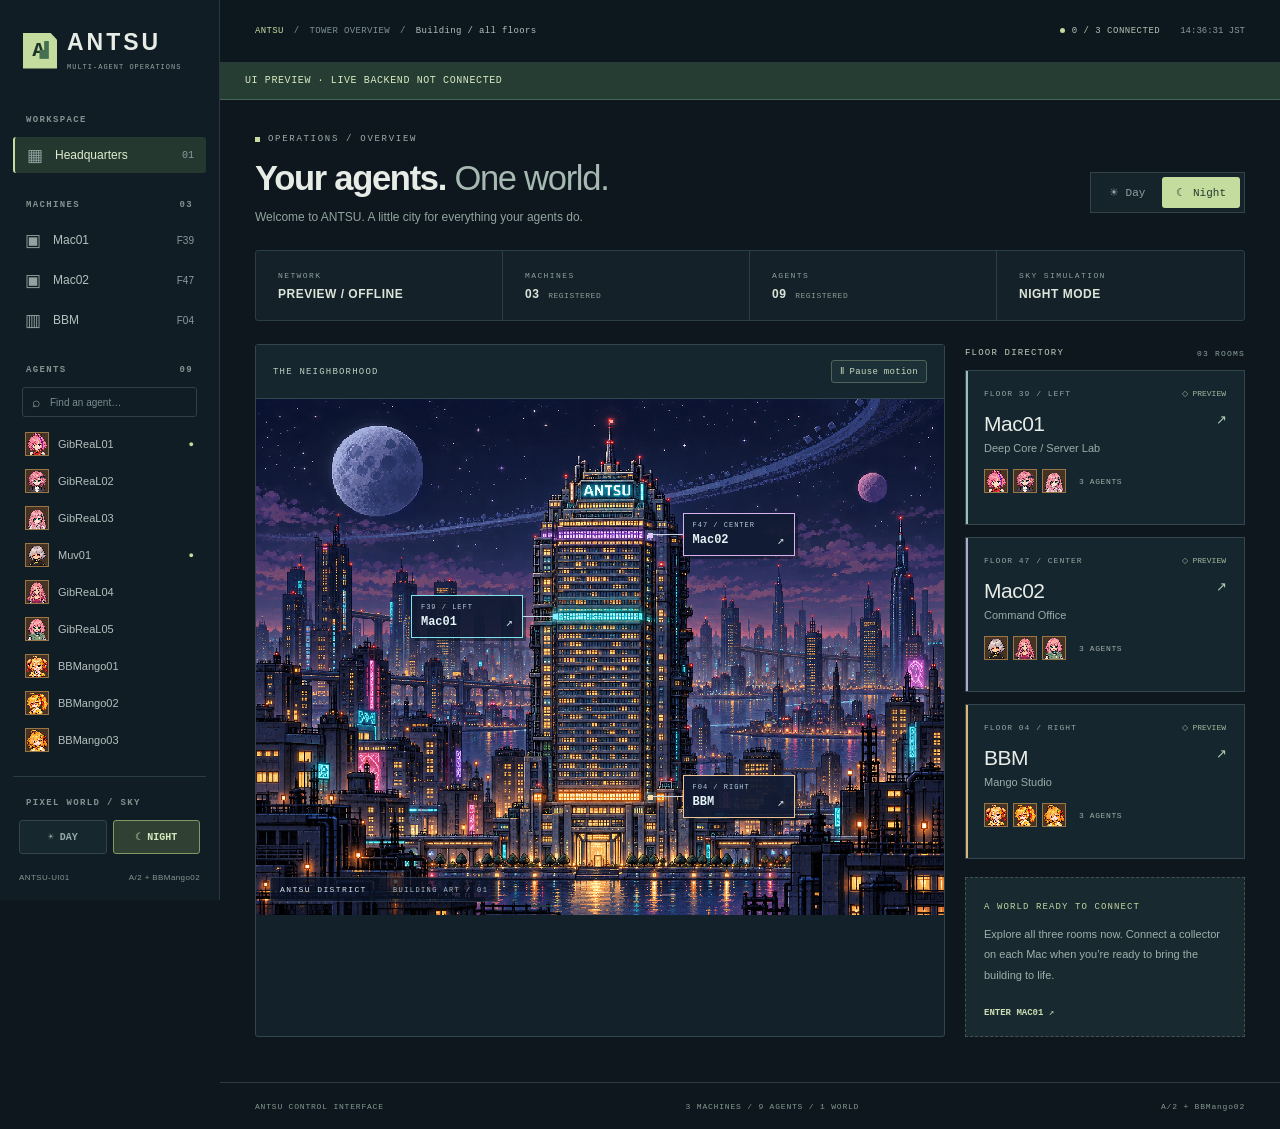
==== index.html @ 35e8530b "Publish ANTSU UI static frontend" ====
<!doctype html>
<html lang="en"><head><meta charset="UTF-8"><meta name="viewport" content="width=device-width,initial-scale=1"><meta name="theme-color" content="#0a091a"><meta name="description" content="ANTSU Headquarters: a three-machine, nine-agent pixel world dashboard."><title>ANTSU-UI01 · A/2 + BBMango02 · Agent Headquarters</title><link rel="stylesheet" href="./style.css"><link rel="stylesheet" href="./style-v2.css"><link rel="stylesheet" href="./style-v3.css"><link rel="stylesheet" href="./building-pixel.css"><link rel="stylesheet" href="./rooms-pixel.css"><link rel="stylesheet" href="./characters.css"><link rel="stylesheet" href="./hosted.css"></head>
<body><div id="app"><div class="boot">ANTSU SYSTEM BOOTING <span class="dot-bounce">▰ ▰ ▰</span></div></div><script type="module" src="./app.js"></script></body></html>
---- style.css ----
:root{font-family:Inter,'Helvetica Neue',Arial,sans-serif;color:#e9e6ff;background:#0a091a;font-synthesis:none;font-size:14px;--surface:#111027;--panel:#16142f;--border:#2c284b;--muted:#85809f;--primary:#ae8bff;--accent:#58dce2;--sidebar:246px;--glow:rgba(142,105,245,.19)}
*{box-sizing:border-box}html{min-width:320px}body{margin:0;background:linear-gradient(165deg,#080817,#0b0920 46%,#0d0b22);color:#e9e6ff}button,input{font:inherit}button{cursor:pointer}a{color:inherit;text-decoration:none}a,button{transition:background .16s,border-color .16s,color .16s}button:disabled{opacity:.35;cursor:not-allowed}button:focus-visible,a:focus-visible,input:focus-visible{outline:2px solid #b09bff;outline-offset:3px}h1,h2,h3,p{margin-top:0}::selection{background:#7e56b6} .muted{color:var(--muted)}
.app-shell{display:flex;min-height:100vh}.sidebar{width:var(--sidebar);flex:none;background:#101025;border-right:1px solid #292643;position:fixed;top:0;bottom:0;left:0;z-index:100;display:flex;flex-direction:column;padding:25px 14px 16px;overflow-y:auto;scrollbar-color:#353054 transparent;scrollbar-width:thin}.brand{display:flex;align-items:center;gap:12px;padding:0 10px 31px}.brand-glyph{background:#7e59e6;color:white;width:38px;height:38px;display:flex;align-items:center;justify-content:center;font-family:monospace;font-size:21px;font-weight:900;box-shadow:4px 4px 0 #3a2466;letter-spacing:-4px;padding-right:4px}.brand-glyph span{font-size:15px;color:#75f4ff}.brand b{display:block;font-size:20px;letter-spacing:3px}.brand small{font-size:8px;font-weight:700;color:#7d789a;letter-spacing:1.65px}.side-label{font-family:monospace;font-weight:700;color:#76728e;font-size:10px;letter-spacing:1px;margin:8px 13px 12px;display:flex;justify-content:space-between}.side-label.extra{margin-top:26px}.side-item{height:39px;display:flex;gap:11px;align-items:center;padding:0 12px;border-radius:6px;font-size:12px;color:#b8b4d3;margin-bottom:4px}.side-item:hover{background:#221d3b;color:#fff}.side-item.active{background:#30234e;color:#e8dcff;border-left:2px solid #b391ff}.side-item .ico{font-size:17px;display:inline-flex;min-width:17px;color:#8a78c4}.side-key{margin-left:auto;font-size:10px;color:#7a729a;font-family:monospace}.tiny-floor{margin-left:auto;color:#837fa0;font-size:10px}.side-item.small{height:32px;font-size:11px;gap:9px}.nav-avatar{font-size:9px;border:1px solid #534b77;background:#25213c;color:#c0adfa;width:22px;height:22px;display:grid;place-items:center;font-family:monospace}.main-dot{margin-left:auto;color:#e0b069;font-size:9px}.agent-nav{padding-bottom:16px}.side-bottom{margin-top:auto;border-top:1px solid #282540;padding-top:13px}.theme-buttons{display:flex;gap:6px;margin:0 6px 19px}.theme-buttons button{flex:1;border:1px solid #35304f;border-radius:4px;color:#aaa4ca;background:#1b1930;padding:10px 0;font-size:10px;font-family:monospace;font-weight:700}.theme-buttons button.chosen{background:#46316c;border-color:#9271d6;color:#fff}.side-foot{color:#77718e;font-size:9px;display:flex;justify-content:space-between;letter-spacing:.4px;padding:0 6px}
.main-shell{margin-left:var(--sidebar);width:calc(100% - var(--sidebar));min-height:100vh;display:flex;flex-direction:column}.topbar{height:66px;border-bottom:1px solid #292640;display:flex;justify-content:space-between;align-items:center;padding:0 37px;background:rgba(15,13,34,.85);position:sticky;top:0;z-index:25;backdrop-filter:blur(12px)}.breadcrumbs{display:flex;align-items:center;gap:10px;font:10px monospace;letter-spacing:.45px;color:#817e9e}.breadcrumbs b{color:#d3cbe7;font-weight:500}.crumb-link{color:#aa8ff2}.top-actions{display:flex;gap:24px;align-items:center}.live-chip{font-family:monospace;letter-spacing:.5px;font-size:10px;color:#b2aacd;border:1px solid #2e2a46;padding:7px 10px;background:#18152d}.live-dot{height:6px;width:6px;display:inline-block;border-radius:50%;background:#f3b569;margin-right:7px;box-shadow:0 0 8px #b98742}.top-date{color:#8983ab;font:10px monospace}.logout{background:none;color:#a8a0cf;border:1px solid #3d3558;padding:6px 10px}.mobile-menu{display:none;background:none;border:0;color:#fff;font-size:20px}main{flex:1;width:100%}.page{max-width:1550px;padding:32px 37px 56px;margin:auto}.page-eyebrow{font:bold 10px monospace;color:#a98bfa;letter-spacing:1.8px;margin:0 0 15px}.page-title-row{display:flex;align-items:start;justify-content:space-between;gap:20px;margin-bottom:24px}.page-title-row h1{font-size:30px;font-weight:750;letter-spacing:-.8px;margin:0 0 8px}.page-title-row h1 span{color:#a69bc6;font-weight:350}.page-title-row p{font-size:12px;color:#817e9c;margin:0}.pill-outline{border:1px solid #554975;background:#1b1730;font:10px monospace;color:#cbbaf6;padding:10px 13px;white-space:nowrap}.statbar{display:grid;grid-template-columns:repeat(4,minmax(0,1fr));background:linear-gradient(95deg,#17142f,#15122c);border:1px solid var(--border);margin:25px 0;min-height:82px}.statbar>div{border-right:1px solid #302a4a;padding:16px 23px;display:flex;justify-content:center;flex-direction:column;gap:8px}.statbar>div:last-child{border:0}.statbar span{color:#787391;font:10px monospace;letter-spacing:.8px}.statbar b{color:#dfd8f4;font-size:14px;letter-spacing:.4px}.statbar b small{color:#807a9d;font-size:9px;font-family:monospace;font-weight:400;margin-left:5px}.building-layout{display:grid;grid-template-columns:minmax(0,1.75fr) minmax(265px,.88fr);gap:18px}.tower-panel,.room-main,.machine-side{min-width:0;background:#131127;border:1px solid #312d4a}.panel-title{display:flex;justify-content:space-between;align-items:center;font:10px monospace;font-weight:bold;letter-spacing:1.1px;padding:15px 18px;color:#b7a6e9;border-bottom:1px solid #2d2945;gap:10px}.panel-title .muted{font-weight:400;font-size:9px;white-space:nowrap}.tower-aside>.panel-title{background:#18162f;border:1px solid #312d4a;margin-bottom:10px}.floor-card{display:block;background:#19162d;border:1px solid #383050;margin-bottom:10px;padding:18px 19px 15px;min-height:150px;position:relative;overflow:hidden}.floor-card:after{content:' ';width:4px;height:100%;position:absolute;top:0;left:0;background:#9783f7}.floor-card.mac02:after{background:#67dfe2}.floor-card.bbm:after{background:#f3b657}.floor-card:hover{background:#211b3a;border-color:#6b579f;transform:translateY(-1px)}.floor-meta{display:flex;justify-content:space-between;gap:6px;font:10px monospace;color:#8b86aa}.floor-meta .conn{font-size:9px}.conn.online{color:#66e9c2}.conn.offline{color:#f5a28a}.conn.demo{color:#a996d8}.floor-card h3{font-size:19px;margin:16px 0 5px;font-weight:730}.floor-card h3 span{float:right;font-size:13px;color:#a190c8}.floor-card p{color:#8e89a9;font-size:11px;margin:0 0 13px}.mini-agents{display:flex;align-items:center;gap:5px}.mini-agents span{width:22px;height:22px;display:grid;place-items:center;background:#3a3058;border:1px solid #5a487d;font:9px monospace;color:#c4b5ee}.mini-agents small{font:9px monospace;letter-spacing:.6px;color:#8f89aa;margin-left:8px}.info-box{background:#17172d;border:1px solid #323551;padding:18px 19px;margin-top:16px}.info-box strong{font:10px monospace;color:#71cbd7;letter-spacing:1px}.info-box p{font-size:11px;line-height:1.85;color:#9994b0;margin:13px 0}.info-box a{font:bold 10px monospace;color:#b7a1fb}
/* Pixel tower: all 51 floors are generated, so machine markers map to exact floor numbers. */
.world{height:575px;position:relative;overflow:hidden;background:linear-gradient(#111731,#292341 57%,#12172d);isolation:isolate}.world.day{background:linear-gradient(#8fbbd2,#d7b1af 65%,#62627f)}.world:after{content:'';position:absolute;inset:0;z-index:-1;opacity:.32;background-image:linear-gradient(0deg,transparent 98%,rgba(0,0,0,.1) 100%);background-size:100% 4px;pointer-events:none}.star-field{position:absolute;inset:0;background-image:radial-gradient(#b4aff2 1px,transparent 1px),radial-gradient(#e9b9db .7px,transparent 1px);background-size:71px 69px,123px 110px;background-position:12px 5px,48px 32px;opacity:.65}.day .star-field{opacity:0}.sky-object{position:absolute;top:41px;left:12%;font-size:41px;color:#dfedf7;text-shadow:0 0 30px #99a4f3}.day .sky-object{color:#fff4b9;text-shadow:0 0 45px #ffeaa0}.moon-two{position:absolute;top:72px;right:13%;color:#a9c5dc;font-size:20px;opacity:.7}.halo-planet{position:absolute;top:50px;right:25%;border-radius:50%;width:52px;height:52px;background:linear-gradient(45deg,#8a6fbb,#8db8c8);box-shadow:0 0 40px #8f6fd456}.halo-planet i{position:absolute;width:90px;height:19px;border:3px solid #d6bad2;border-radius:50%;left:-20px;top:14px;transform:rotate(-27deg)}.sky-ship{position:absolute;z-index:1;top:118px;left:22%;color:#7de8eb;letter-spacing:2px;font:13px monospace;filter:drop-shadow(0 0 8px #73e8f2);animation:flight 18s linear infinite alternate}.sky-ship span{color:#d5b7f3}.ship-two{top:200px;left:75%;font-size:9px;animation-duration:25s}.horizon{position:absolute;bottom:45px;width:100%;height:70%;display:flex;justify-content:space-around;align-items:end;filter:blur(2px);opacity:.6}.building{background:repeating-linear-gradient(0deg,#13233f 0 10px,#274660 10px 12px);border:4px solid #18243a;box-shadow:inset 0 0 20px #426083;flex:1;margin-right:10px}.b1{height:58%}.b2{height:78%}.b3{height:51%}.b4{height:92%}.b5{height:64%}.b6{height:80%}.neon-sign{position:absolute;z-index:1;color:#ec82cd;border:2px solid #bd6ea9;font:10px monospace;letter-spacing:2px;padding:9px 7px;text-shadow:0 0 12px #ec82cd;transform:rotate(-90deg)}.sign-one{left:10%;top:55%}.sign-two{right:8%;top:39%;color:#77e7ed;border-color:#77e7ed;text-shadow:0 0 10px #4ddde5}.tower-base{height:509px;width:229px;position:absolute;bottom:28px;left:50%;transform:translateX(-50%);background:#252840;border:7px solid #36405e;box-shadow:0 0 0 5px #161931,0 0 50px #5d58ce52,22px 10px 30px #0b0a20aa;z-index:3}.tower-spire{position:absolute;width:8px;height:41px;top:-47px;left:50%;background:#80d9fa;box-shadow:0 0 12px #7ce8fb}.tower-head{position:absolute;top:0;width:100%;height:36px;display:flex;align-items:center;justify-content:center;font:bold 15px monospace;letter-spacing:3px;color:#cde9f9;background:#191d37;border-bottom:3px solid #5b6490;text-shadow:0 0 13px #78d5fd}.tower-head span{color:#987cf1;font-size:10px;letter-spacing:0}.tower-floors{position:absolute;inset:40px 5px 6px;display:grid;grid-template-rows:repeat(51,1fr);gap:1px}.tower-floor{display:flex;justify-content:space-between;gap:5px;height:100%;min-height:0}.tower-floor i{display:block;background:#647390;width:100%;border-left:1px solid #292e53;box-shadow:inset 0 0 3px #80a9cf}.tower-floor:nth-child(5n+1) i:nth-child(even),.tower-floor:nth-child(7n+3) i:nth-child(3n){background:#db9ad8;box-shadow:0 0 4px #dd8bed}.tower-floor:nth-child(4n) i:nth-child(even){background:#83d9db}.day .tower-floor i{background:#8d9da9;box-shadow:none}.day .tower-floor:nth-child(5n+1) i:nth-child(even){background:#c2c7c8}.tower-foot{position:absolute;bottom:-20px;height:20px;left:-20px;right:-20px;background:#222b49;border-top:5px solid #7795b7}.floor-marker{position:absolute;z-index:6;top:calc(70px + var(--fl) * 9.03px);left:50%;width:300px;height:27px;display:flex;align-items:center;transform:translateX(-2%);filter:drop-shadow(0 0 8px #4bb4ea99)}.marker-node{background:#7ff5e6;border:2px solid #d4fffc;color:#112738;display:grid;place-items:center;height:20px;width:20px;font-size:10px;flex:none;box-shadow:0 0 14px #6cf9e5}.marker-label{display:flex;flex-direction:column;justify-content:center;padding:5px 12px;background:#1a173ce9;border:1px solid #88dcd5;min-width:104px}.marker-label b{font:bold 11px monospace;color:#e9fcfc}.marker-label small{font:8px monospace;letter-spacing:1px;color:#87d2e0}.marker-mac01{transform:translateX(-104%);flex-direction:row-reverse}.marker-mac01 .marker-node{background:#b4a1fc}.marker-mac01 .marker-label{border-color:#c0adff}.marker-bbm .marker-node{background:#ffc476}.marker-bbm .marker-label{border-color:#ffc476}.marker-bbm{transform:translateX(-2%)}.marker-pop{position:absolute;display:none;z-index:20;top:31px;left:20px;width:244px;flex-direction:column;gap:6px;background:#0d1029f5;color:#b2aecb;border:1px solid #7d6db3;padding:14px;font:10px monospace;box-shadow:0 8px 28px #000b}.marker-pop b{color:#e7d7ff;font-size:11px}.marker-pop small{color:#83e0de;margin-top:4px}.floor-marker:hover .marker-pop,.floor-marker:focus-visible .marker-pop{display:flex}.floor-marker:hover .marker-label{background:#554480}.marker-mac01 .marker-pop{left:auto;right:20px}.world-ground{position:absolute;bottom:0;width:100%;height:42px;background:repeating-linear-gradient(90deg,#121c37 0 38px,#1c2c49 38px 41px);border-top:3px solid #6687b4;z-index:3}.street-light{width:100%;height:2px;background:linear-gradient(90deg,transparent,#71b9c5,transparent);margin-top:22px}.world-coord,.world-hint{position:absolute;z-index:5;font:9px monospace;color:#a5bce0;letter-spacing:.8px;bottom:11px;left:15px}.world-hint{right:15px;left:auto}.day .world-coord,.day .world-hint{color:#d6e1ef}@keyframes flight{to{transform:translateX(40px)}}
/* Room environments deliberately contain no final agent character art. */
.room-grid{display:grid;grid-template-columns:minmax(0,1.7fr) minmax(260px,.85fr);gap:18px}.room-scene{height:425px;position:relative;overflow:hidden;background:#141e39}.room-back-wall{position:absolute;inset:0 0 33%;border-bottom:7px solid #32436b;background:repeating-linear-gradient(90deg,transparent 0 39px,#ffffff09 39px 41px),linear-gradient(145deg,#18203c,#253754)}.room-floor{position:absolute;bottom:0;height:33%;left:0;right:0;background:repeating-linear-gradient(0deg,#20324d 0 24px,#1a2c49 25px 27px),repeating-linear-gradient(90deg,#233d62 0 35px,#142d4d 35px 37px);border-top:4px solid #507fad}.server-rack{position:absolute;z-index:1;top:50px;bottom:131px;width:14%;background:#0e192b;border:7px solid #35496c;box-shadow:8px 8px 0 #101a2e,inset 0 0 0 4px #152740;display:flex;flex-direction:column;justify-content:space-around;padding:8px}.server-rack i{background:#263e5d;height:17px;border:2px solid #496b8a;position:relative}.server-rack i:after{content:'';position:absolute;right:5px;top:3px;width:4px;height:4px;background:#61e9d7;box-shadow:0 0 7px #46efda;animation:blink 2.5s infinite}.rack-a{left:5%}.rack-b{left:22%}.rack-c{right:5%}.floor-circuit{position:absolute;z-index:1;bottom:55px;left:0;right:0;height:60px;border-top:4px dashed #50dae77a;border-bottom:3px dotted #5a9bd1aa;transform:skewY(-7deg)}.holo-panel{position:absolute;z-index:1;top:75px;left:44%;width:35%;height:145px;border:3px solid #62dce6b0;background:#248cae22;color:#70f0f3;display:flex;flex-direction:column;align-items:center;justify-content:center;gap:15px;box-shadow:0 0 25px #5fdae73b;transform:skewY(-5deg)}.holo-panel span{font:9px monospace}.holo-panel b{font:16px monospace}.holo-panel small{font:8px monospace}.room-office{background:#cec5bd}.room-office .room-back-wall{background:repeating-linear-gradient(90deg,transparent 0 42px,#aca9ad12 42px 44px),#c9c3bb;border-bottom-color:#b3a9a5}.room-office .room-floor{background:repeating-linear-gradient(90deg,#c9beba 0 46px,#b9afaa 46px 49px);border-top-color:#8c868b}.room-window{position:absolute;z-index:1;top:23px;left:34%;width:32%;height:171px;background:linear-gradient(#576e84,#b3a5a5);border:11px solid #8f9098;box-shadow:0 3px 0 #e4dfd9}.room-window:after{content:'';position:absolute;top:0;bottom:0;left:49%;width:5px;background:#95929b}.window-city{position:absolute;bottom:0;left:0;right:0;height:70px;background:repeating-linear-gradient(90deg,#656f7c 0 23px,#82909c 23px 27px,#67707b 27px 52px)}.filing-cabinet{position:absolute;z-index:2;top:112px;right:7%;height:127px;width:58px;background:#858890;border:5px solid #7a7981;display:flex;flex-direction:column;justify-content:space-around;padding:5px}.filing-cabinet i{height:21px;background:#a6a8ad;border:2px solid #5b606b}.leader-desk,.floor-desk,.mango-desk{position:absolute;z-index:2;width:128px;height:60px;background:#666775;border:6px solid #555766;box-shadow:4px 17px 0 #454755}.leader-desk i,.floor-desk i,.mango-desk i{position:absolute;width:35px;height:30px;background:#454958;top:-35px;left:44px;border:5px solid #858c9e}.leader-desk{top:203px;left:43%}.desk-left{bottom:93px;left:10%;transform:scale(.78)}.desk-right{bottom:93px;right:6%;transform:scale(.78)}.room-mango{background:#f0bb6b}.room-mango .room-back-wall{background:#dca85b;border-bottom-color:#c68e48}.room-mango .room-floor{background:repeating-linear-gradient(90deg,#9b663c 0 33px,#b07946 33px 38px);border-top-color:#794c2a}.mango-window{height:120px;width:27%;left:8%;border-color:#8a593d;background:linear-gradient(#95b6bf,#d6d8ac)}.mango-desk{background:#714b2f;border-color:#523c2a;box-shadow:4px 16px 0 #634429}.mango-desk i{background:#596267;border-color:#342e38}.desk-one{left:16%;top:209px}.desk-two{right:11%;top:206px}.desk-three{left:41%;bottom:68px;transform:scale(.78)}.floor-plant{position:absolute;z-index:3;bottom:117px;color:#508048;font-size:48px;text-shadow:4px 1px 0 #315e2f}.plant-left{left:3%}.plant-right{right:5%}.wall-print{position:absolute;right:8%;top:42px;font:22px monospace;font-weight:900;color:#754a32;transform:rotate(-8deg);text-align:center;border:3px solid #a46a3f;padding:10px}.scene-agent{position:absolute;z-index:6;display:flex;flex-direction:column;align-items:center;gap:4px;width:125px;left:19%;bottom:67px;text-align:center;filter:drop-shadow(0 5px 4px #0004)}.scene-agent-2{left:43%;bottom:85px}.scene-agent-3{left:70%;bottom:65px}.placeholder-avatar{width:68px;height:88px;position:relative;background:repeating-linear-gradient(0deg,#4b4470 0 8px,#635b8e 8px 11px);border:4px solid #9e8bcf;border-radius:2px 2px 13px 13px;display:grid;place-items:center;color:#c6b9e2;font:bold 33px monospace;box-shadow:0 0 0 4px #262240,0 0 24px #b89aff33;animation:character-idle 2.5s ease-in-out infinite}.placeholder-avatar:before{content:'';position:absolute;width:38px;height:36px;top:-26px;background:#655d89;border:4px solid #a695d9;box-shadow:0 4px 0 #463a66}.placeholder-avatar:after{content:'';position:absolute;bottom:-11px;width:80px;height:9px;background:#3b365f}.placeholder-avatar strong{position:relative;z-index:2;font-size:17px}.scene-agent b{font:11px monospace;font-weight:700;color:#fff;text-shadow:0 2px 2px #110e25}.scene-agent small{font:8px monospace;color:#a6f5e8;background:#161c33cc;padding:4px 5px}.agent-signal{position:absolute;z-index:3;top:-50px;font-size:24px;color:#9df2fa;animation:blink 2s infinite;text-shadow:0 0 15px #8ad1fd}.scene-resting .agent-signal{color:#ffb6d5}.scene-ceased .placeholder-avatar{filter:grayscale(1);animation:none;opacity:.78}.scene-ceased .agent-signal{animation:none;color:#a5a2a2}.scene-communicating .agent-signal{color:#ffcf88}.room-office .placeholder-avatar{border-color:#a7a4bd}.room-mango .placeholder-avatar{border-color:#bd8e55;background:repeating-linear-gradient(0deg,#e1b16a 0 8px,#ca9954 8px 11px)}.room-mango .placeholder-avatar:before{background:#dbad71;border-color:#b78852}.scene-overlay{position:absolute;bottom:12px;left:14px;right:14px;z-index:9;display:flex;justify-content:space-between;font:9px monospace;color:#c8d4e6;letter-spacing:.8px;text-shadow:0 1px 2px #333}.room-caption{padding:13px 18px;font-size:11px;color:#928cac;line-height:1.6}.machine-details{padding:19px}.fact-rows>div{display:flex;justify-content:space-between;border-bottom:1px solid #2b2644;padding:11px 0;gap:15px;font-size:11px}.fact-rows>div:first-child{padding-top:0}.fact-rows span{color:#8782a3}.fact-rows b{font-weight:500;text-align:right;color:#c8c1de;overflow-wrap:anywhere}.machine-metrics{display:grid;grid-template-columns:1fr 1fr;gap:13px;margin-top:21px}.machine-metrics>div{padding:12px;background:#211c39;min-width:0}.machine-metrics span{font:9px monospace;color:#817b9f;display:block;margin-bottom:7px}.machine-metrics b{font:11px monospace;display:block;overflow-wrap:anywhere}.section-heading{display:flex;justify-content:space-between;margin:32px 0 16px}.section-heading h2,.agent-section-title h2{font-size:17px;margin:0 0 6px}.section-heading p{color:#867f9f;font-size:11px;margin:0}.personnel-grid{display:grid;grid-template-columns:repeat(3,minmax(0,1fr));gap:14px}.personnel-card{border:1px solid #332c50;background:#17132e;padding:17px;min-width:0}.personnel-heading{display:flex;justify-content:space-between;align-items:start;gap:8px}.personnel-heading a{display:flex;align-items:center;gap:8px;min-width:0}.p-avatar{background:#32274e;border:1px solid #7f6ba9;color:#b8a1fb;display:grid;place-items:center;flex:none;height:36px;width:36px;font:11px monospace}.personnel-heading b{display:block;font-size:11px;white-space:nowrap}.personnel-heading small{display:block;font-size:9px;color:#85809f;margin-top:4px}.status{display:inline-flex;align-items:center;gap:6px;white-space:nowrap;border:1px solid #574e6b;border-radius:2px;padding:6px 7px;font:9px monospace;color:#b9b2d1}.status-led{width:5px;height:5px;background:currentColor;border-radius:50%}.status-working{color:#86f0d2;border-color:#3d695e}.status-resting{color:#e3c39b;border-color:#73604b}.status-ceased{color:#a8a0b9}.status-communicating{color:#86d9fa;border-color:#46647b}.personnel-card p{font-size:11px;color:#a8a2be;line-height:1.5;min-height:33px;margin:18px 0 16px}.state-controls{display:flex;gap:4px;flex-wrap:wrap}.state-controls button{background:#25203e;border:1px solid #413855;color:#8983a6;padding:6px 7px;font:9px monospace}.state-controls button.selected{background:#44306d;color:#e7d6ff;border-color:#ad88eb}@keyframes character-idle{50%{transform:translateY(-4px)}}@keyframes blink{50%{opacity:.45}}
/* Agent dossiers + memory */
.agent-hero{background:radial-gradient(circle at 80% 50%,#453165 0,transparent 45%),linear-gradient(135deg,#251a42,#171329);border:1px solid #44335f;padding:29px 32px;display:flex;justify-content:space-between;align-items:center;gap:18px;min-height:215px}.minor-serial{font:10px monospace;color:#ad9bcc;letter-spacing:1px}.agent-hero h1{font-size:36px;margin:15px 0 6px;letter-spacing:-.6px}.agent-hero p{font-size:13px;color:#aea3ca}.hero-tags{display:flex;align-items:center;gap:9px;flex-wrap:wrap;margin-top:22px}.square-chip{display:inline-flex;border:1px solid #514366;background:#302545;padding:7px 9px;color:#c3b8df;font:10px monospace;margin:0 5px 5px 0;overflow-wrap:anywhere}.square-chip.highlight{color:#f9d99e;border-color:#886e43}.hero-avatar{border:1px solid #615186;background:#2b2145;width:130px;height:149px;flex:none;display:flex;flex-direction:column;align-items:center;justify-content:space-around;padding:9px;color:#ac97d9}.hero-avatar span,.hero-avatar small{font:8px monospace;letter-spacing:.7px}.hero-avatar div{display:grid;place-items:center;border:3px solid #8a6dbb;width:68px;height:75px;background:#403061;font:40px monospace}.agent-section-title{display:flex;justify-content:space-between;align-items:center;margin:28px 0 10px}.agent-section-title .muted{font:10px monospace}.sessions-row{display:grid;grid-template-columns:repeat(5,minmax(0,1fr));gap:10px;margin-bottom:19px}.session-tile{min-height:105px;background:#1b1735;border:1px solid #43385f;padding:14px;display:flex;flex-direction:column;justify-content:space-between;min-width:0}.session-tile span{font:9px monospace;color:#8c83ac}.session-tile b{font-size:12px;overflow-wrap:anywhere;color:#c9bef1}.session-tile small{color:#8f84ad;font:9px monospace}.empty-session b{font-size:21px}.detail-grid{display:grid;grid-template-columns:repeat(3,minmax(0,1fr));gap:13px}.detail-panel{background:#18132e;border:1px solid #3b3154;min-height:194px;min-width:0}.detail-panel-heading{min-height:43px;display:flex;justify-content:space-between;align-items:center;gap:8px;border-bottom:1px solid #3b3154;padding:11px 15px;color:#c3aded;font:bold 10px monospace;letter-spacing:.5px}.detail-panel-body{padding:18px 16px}.detail-rows>div{display:flex;justify-content:space-between;border-bottom:1px solid #2a2545;gap:9px;padding:8px 0;font-size:10px}.detail-rows>div span{color:#837d9e;min-width:70px}.detail-rows>div strong{font-size:10px;font-weight:500;overflow-wrap:anywhere;text-align:right;color:#c5b9de}.detail-panel h4{font:9px monospace;color:#8d87a7;letter-spacing:1px;margin:1px 0 11px}.detail-panel h4:not(:first-child){margin-top:20px}.placeholder{font:10px monospace;color:#716b8d;font-style:italic}.chip-wrap{min-height:25px}.detail-note{color:#a098b6;font-size:11px;line-height:1.8}.action-link{border:1px solid #7c5ba7;color:#d5bafa;background:#36254f;display:inline-flex;align-items:center;justify-content:space-between;gap:17px;padding:11px 13px;font:bold 10px monospace;letter-spacing:.4px}.action-link:hover{background:#63417e}.memory-panel{border:1px solid #493661;background:#151027}.memory-meta{padding:16px 20px;display:flex;justify-content:space-between;gap:8px;font:10px monospace;color:#a99bc8}.memory-tabs{display:flex;border-top:1px solid #423153;border-bottom:1px solid #423153;background:#1d1634;gap:0;overflow:auto}.memory-tabs button{background:transparent;color:#a399c4;padding:16px 25px;border:0;border-right:1px solid #423153;font:11px monospace;white-space:nowrap}.memory-tabs button.active{color:#e8d8ff;background:#40285d;border-bottom:3px solid #c192fd}.memory-content{white-space:pre-wrap;overflow-wrap:anywhere;min-height:300px;max-height:66vh;overflow-y:auto;margin:0;padding:30px;background:#120e22;color:#dbd5ea;font:12px/1.9 ui-monospace,SFMono-Regular,Consolas,monospace}.memory-warning{max-width:780px;margin:18px 0}footer{min-height:47px;border-top:1px solid #292640;color:#635e7e;display:flex;justify-content:space-between;align-items:center;padding:0 38px;font:9px monospace;letter-spacing:.5px}.boot{margin:30vh auto;text-align:center;font:bold 13px monospace;color:#b99fff;letter-spacing:2px}.dot-bounce{color:#66dfe0}.login-wrap{min-height:100vh;display:grid;place-items:center;background:radial-gradient(circle at 55% 40%,#4a3264,#0d0a1e 65%)}.login-card{width:min(430px,calc(100vw - 35px));padding:38px;background:#171128;border:1px solid #68508b;box-shadow:10px 10px 0 #0b091b}.login-glyph{height:60px;width:60px;background:#714db7;display:grid;place-items:center;font:bold 27px monospace;margin-bottom:30px}.login-card h1{font-size:26px}.login-card p{font-size:12px;color:#b1a5c8;line-height:1.6}.login-card label{font:10px monospace;letter-spacing:1px;display:block;margin:22px 0;color:#a5a0c4}.login-card input{display:block;width:100%;background:#100c1e;border:1px solid #4b3963;color:#f4effe;padding:14px;margin-top:9px}.login-card form button{width:100%;background:#7e59bf;border:0;color:white;font:12px monospace;font-weight:700;padding:15px}.login-error{display:block;color:#ffaf9e;font-size:11px;margin-top:10px;min-height:12px}
@media(max-width:1260px){.personnel-grid,.detail-grid{grid-template-columns:repeat(2,minmax(0,1fr))}.room-grid{grid-template-columns:1fr}.building-layout{grid-template-columns:minmax(0,1.3fr) minmax(240px,.8fr)}.page{padding:28px 23px}.topbar{padding:0 23px}.tower-base{width:200px}.floor-marker{width:240px}.marker-pop{width:210px}}
@media(max-width:980px){.building-layout{grid-template-columns:1fr}.tower-aside{display:grid;grid-template-columns:repeat(3,minmax(0,1fr));gap:9px}.tower-aside>.panel-title,.tower-aside>.info-box{grid-column:1/-1}.floor-card{min-width:0}.floor-meta{flex-wrap:wrap}.statbar{grid-template-columns:repeat(2,minmax(0,1fr))}.statbar>div:nth-child(2){border-right:0}.statbar>div:nth-child(-n+2){border-bottom:1px solid #302a4a}}
@media(max-width:720px){.sidebar{transform:translateX(-100%);width:250px;box-shadow:4px 0 20px #0005;transition:transform .2s}.sidebar.opened{transform:translateX(0)}.main-shell{margin-left:0;width:100%}.mobile-menu{display:block}.breadcrumbs{font-size:9px;gap:6px}.breadcrumbs b{max-width:90px;overflow:hidden;text-overflow:ellipsis;white-space:nowrap}.topbar{height:61px;padding:0 15px}.live-chip{font-size:9px}.top-date{display:none}.top-actions{gap:6px}.page{padding:23px 13px 42px}.page-title-row{align-items:start;flex-wrap:wrap}.page-title-row h1{font-size:25px}.world{height:490px}.tower-base{height:436px;width:174px}.tower-floors{inset:40px 4px 6px}.floor-marker{top:calc(70px + var(--fl) * 7.45px);width:190px}.marker-label{min-width:90px;padding:4px 8px}.marker-label b{font-size:9px}.marker-label small{font-size:7px}.marker-pop{display:none!important}.tower-aside{grid-template-columns:1fr}.personnel-grid,.detail-grid{grid-template-columns:1fr}.sessions-row{grid-template-columns:repeat(2,minmax(0,1fr))}.room-scene{height:350px}.room-floor{height:37%}.scene-agent{transform:scale(.8);transform-origin:bottom center;width:90px}.scene-agent-2{left:41%}.scene-agent-3{left:68%}.server-rack{bottom:125px}.room-office .leader-desk{left:37%}.agent-hero{padding:21px 17px}.agent-hero h1{font-size:26px}.hero-avatar{width:95px;height:132px}.hero-avatar div{width:56px;height:61px}.memory-content{padding:18px;font-size:11px}footer{padding:14px;gap:8px;flex-wrap:wrap;font-size:8px}}
@media(prefers-reduced-motion:reduce){*,*:before,*:after{animation-duration:.001ms!important;transition-duration:.001ms!important}}

.marker-bbm .marker-pop{top:auto;bottom:31px}
.marker-pop{max-height:320px;overflow:auto}
---- style-v2.css ----
/* ANTSU v0.2 visual layer. The original v0.1 framework styles remain intact. */
:root {
  --surface: #11152a;
  --panel: #171c35;
  --border: #394161;
  --muted: #9ca6c3;
  --primary: #c2a3ff;
  --accent: #70e9e4;
}
body {
  background: radial-gradient(circle at 75% 0, #20294a 0, transparent 35%),
    linear-gradient(155deg, #0b1020, #0e0d22 52%, #17122e);
}
.sidebar {
  background: linear-gradient(180deg, #12182d, #111225 55%, #171329);
  border-right-color: #34415e;
}
.brand-glyph {
  background: linear-gradient(135deg, #5948ae, #9670d7);
  box-shadow: 4px 4px 0 #243e68, 0 0 22px #8971ed66;
}
.brand small { color: #97a4c2; }
.side-item.active {
  background: linear-gradient(90deg, #413363, #252b46);
  border-left-color: #7debe9;
}
.topbar {
  background: #111528ed;
  border-bottom-color: #3c4165;
}
.page { max-width: 1640px; }
.page-eyebrow { color: #79e5e5; }
.page-title-row h1 {
  font-size: clamp(30px, 3vw, 44px);
  letter-spacing: -1.4px;
}
.page-title-row h1 span { color: #bdafe1; }
.page-title-row p { color: #b0b3cf; font-size: 13px; line-height: 1.5; }
.pill-outline { border-color: #655c91; color: #d6c9ff; }
.statbar {
  background: linear-gradient(100deg, #1f2543, #211b3e 55%, #1b2540);
  border-color: #4d5479;
  box-shadow: 0 12px 35px #05081455;
}
.statbar > div { border-color: #424462; }
.statbar span { color: #a9b6d1; }
.statbar b { color: #f0eeff; }
.tower-panel, .room-main, .machine-side, .detail-panel, .memory-panel {
  border-color: #454d70;
  box-shadow: 0 16px 38px #05071955;
}
.panel-title {
  background: linear-gradient(90deg, #252947, #1c1b38);
  color: #ded5ff;
  border-bottom-color: #424765;
}
.world {
  height: 630px;
  background: linear-gradient(#0b1432, #29254e 48%, #643d5b 82%, #1b1c39);
}
.world.day { background: linear-gradient(#7bbfdf, #bfcee0 45%, #efb5a3 83%, #5d698f); }
.world::before {
  content: '';
  position: absolute;
  inset: 0;
  background: radial-gradient(circle at 26% 20%, #b25cea44, transparent 29%),
    radial-gradient(circle at 80% 60%, #4a83c540, transparent 35%);
}
.world.day::before { background: radial-gradient(circle at 70% 16%, #fff1bd77, transparent 25%); }
.horizon { height: 67%; opacity: .75; filter: blur(1.2px); }
.horizon .building { box-shadow: inset 0 0 20px #6a85a6, 0 0 14px #77a9d033; }
.tower-base {
  height: 550px;
  width: 252px;
  background: #253354;
  border: 8px solid #536389;
  box-shadow: 0 0 0 5px #1b2241, 0 0 80px #7568d777, 20px 16px 28px #070c23bb;
}
.tower-head {
  height: 40px;
  color: #e7faff;
  background: #212a4f;
  border-bottom-color: #78b5d0;
  font-size: 16px;
}
.tower-floors { inset: 44px 6px 7px; }
.tower-floor { gap: 4px; }
.tower-floor i { border-color: #2b4264; background: #5c7896; }
.tower-floor:nth-child(5n+1) i:nth-child(even),
.tower-floor:nth-child(7n+3) i:nth-child(3n) { background: #f0a5d8; }
.tower-floor:nth-child(4n) i:nth-child(even) { background: #8af2ef; }
.day .tower-floor i { background: #7995ad; }
.day .tower-floor:nth-child(5n+1) i:nth-child(even) { background: #f9d1c1; }
.floor-marker { top: calc(96px + var(--fl) * 9.68px); width: 315px; }
.marker-label {
  background: #111c37f2;
  border-color: #74e0e5;
  min-width: 122px;
  box-shadow: inset 0 0 0 1px #244166;
}
.marker-node { background: #88fff0; box-shadow: 0 0 16px #6afbea; }
.marker-mac01 .marker-node { background: #d8b7ff; }
.marker-bbm .marker-node { background: #ffd685; }
.marker-pop { background: #11152cf7; border-color: #9b8bd1; }
.floor-card {
  background: linear-gradient(145deg, #212743, #1b1b36);
  border-color: #495477;
  box-shadow: 0 9px 24px #05071a3d;
}
.floor-card:hover { background: linear-gradient(145deg, #2e3557, #292144); }
.floor-card.mac01::before, .floor-card.mac02::before, .floor-card.bbm::before {
  position: absolute;
  right: 15px;
  top: 46px;
  font: 34px monospace;
  opacity: .18;
}
.floor-card.mac01::before { content: '▣'; color: #b89bff; }
.floor-card.mac02::before { content: '⌘'; color: #76eeee; }
.floor-card.bbm::before { content: '✿'; color: #ffce76; }
.info-box { background: #1b2940; border-color: #466477; }
.info-box strong, .info-box a { color: #88f3ef; }

/* Room scenes are original CSS scenery; actors are replaceable sprite prototypes. */
.room-scene { height: 500px; border-bottom: 1px solid #424c69; }
.room-back-wall { inset: 0 0 29%; }
.room-floor { height: 31%; }
.room-scene::after {
  content: '';
  position: absolute;
  inset: 0;
  pointer-events: none;
  z-index: 7;
  background: linear-gradient(90deg, #070d223f, transparent 22%, transparent 78%, #070d2238);
}
.room-server { background: #101f38; }
.room-server .room-back-wall {
  background: repeating-linear-gradient(90deg, transparent 0 56px, #5ce5f417 56px 59px),
    linear-gradient(#16243e, #273957);
  border-bottom: 8px solid #4a85a3;
}
.room-server .room-floor {
  background: repeating-linear-gradient(0deg, #173a60 0 27px, #31709a 28px 30px),
    repeating-linear-gradient(90deg, transparent 0 37px, #68dce744 37px 40px), #143454;
  border-top: 6px solid #65c6db;
}
.room-light-strip {
  position: absolute;
  top: 31px;
  left: 3%;
  right: 3%;
  height: 7px;
  background: #70deef;
  box-shadow: 0 0 22px #62dced, 0 0 42px #2ba4db;
}
.server-rack { top: 74px; bottom: 150px; background: #142844; border-color: #56738d; }
.server-rack i { border-color: #5a84a2; }
.server-column {
  position: absolute;
  right: 4%;
  top: 66px;
  color: #8ae7e8;
  font: 10px monospace;
  writing-mode: vertical-rl;
  letter-spacing: 3px;
}
.holo-panel { top: 98px; height: 151px; border-color: #8bf3f3; box-shadow: 0 0 40px #50d5df55; }
.holo-panel b { color: #c3ffff; }
.floor-circuit { bottom: 72px; }
.room-office { background: #d7cfc8; }
.room-office .room-back-wall {
  background: repeating-linear-gradient(90deg, #ffffff08 0 62px, #9c8f8d17 62px 65px), #dad3cc;
  border-bottom: 7px solid #b7ada8;
}
.room-office .room-floor {
  background: repeating-linear-gradient(90deg, #b8aca7 0 53px, #d0c2b9 53px 58px);
  border-top: 6px solid #a89d9a;
}
.room-office .room-window {
  width: 36%;
  height: 205px;
  left: 32%;
  background: linear-gradient(#546f96, #dea69a);
  border-color: #9d9ca5;
}
.room-office .window-city { background: repeating-linear-gradient(90deg, #53627b 0 19px, #8290a1 19px 23px, #67748a 23px 46px); }
.leader-desk { top: 240px; left: 42%; }
.floor-desk { bottom: 120px; }
.leader-desk::after, .floor-desk::after, .mango-desk::after {
  content: '';
  position: absolute;
  z-index: -1;
  bottom: -37px;
  left: 32%;
  width: 38px;
  height: 48px;
  background: #737582;
  border: 5px solid #464958;
  box-shadow: 0 10px 0 -6px #3d4051;
}
.filing-cabinet::after {
  content: '';
  position: absolute;
  top: -5px;
  left: -73px;
  width: 58px;
  height: 127px;
  border: 5px solid #7a7981;
  background: repeating-linear-gradient(0deg, #858890 0 9px, #a6a8ad 9px 29px, #5b606b 29px 32px);
}
.office-lamp {
  position: absolute;
  z-index: 2;
  top: 45px;
  left: 7%;
  width: 36px;
  height: 32px;
  background: #fff1cf;
  clip-path: polygon(22% 0, 78% 0, 100% 100%, 0 100%);
  box-shadow: 0 0 24px #fff1cf;
}
.office-plant { position: absolute; z-index: 2; top: 170px; left: 5%; font-size: 43px; color: #6d8d62; }
.room-mango { background: #edb865; }
.room-mango .room-back-wall { background: #e3af65; border-bottom-color: #b37e43; }
.room-mango .room-floor {
  background: repeating-linear-gradient(90deg, #8f5e38 0 43px, #a97245 43px 48px, #b7804d 48px 50px);
  border-top: 6px solid #77492c;
}
.mango-window { top: 34px; left: 7%; width: 23%; height: 150px; }
.mango-window.window-two { left: 36%; width: 23%; }
.mango-desk { width: 103px; height: 48px; }
.mango-desk::after { background: #98754b; border-color: #57412e; }
.mango-desk::before {
  content: '✿';
  position: absolute;
  right: 4px;
  top: -26px;
  color: #4a7d43;
  font-size: 25px;
  border-bottom: 8px solid #b87747;
  line-height: 22px;
}
.desk-one { left: 10%; top: 246px; }
.desk-two { right: 12%; top: 244px; }
.desk-three { left: 42%; bottom: 92px; }
.desk-four { left: 23%; top: 192px; transform: scale(.68); }
.desk-five { right: 28%; top: 190px; transform: scale(.68); }
.wall-clock { position: absolute; top: 73px; right: 27%; color: #754b35; font-size: 33px; }
.plant-left, .plant-right { bottom: 139px; }
.room-caption code { color: #85ebe8; }

/* Five simple pieces make a figure that can be replaced by one image per state. */
.scene-agent { bottom: 86px; width: 130px; gap: 5px; }
.scene-agent-2 { bottom: 108px; }
.scene-agent-3 { bottom: 88px; }
.scene-agent b, .scene-agent small { position: relative; z-index: 2; }
.scene-agent b {
  font-size: 11px;
  color: #f7f6ff !important;
  text-shadow: none !important;
  background: #171c37ed;
  border: 1px solid #647798;
  padding: 3px 5px;
}
.scene-agent small { font-size: 9px; background: #12182dea; border: 1px solid #607493; }
.agent-signal { top: -18px; font-size: 23px; z-index: 9; }
.actor-figure {
  --coat: #6c7bcc;
  --trim: #b3b8f7;
  --skin: #e9c8ad;
  position: relative;
  width: 78px;
  height: 104px;
  filter: drop-shadow(5px 7px 0 #060d2766);
  image-rendering: pixelated;
  animation: character-idle 2.4s steps(2, end) infinite;
}
.actor-figure span { position: absolute; display: block; }
.actor-head {
  width: 37px;
  height: 34px;
  left: 20px;
  top: 5px;
  background: var(--skin);
  border: 5px solid #2c2b48;
  box-shadow: inset 0 8px 0 #393856;
}
.actor-head::after {
  content: '';
  position: absolute;
  left: 4px;
  top: 15px;
  width: 18px;
  height: 3px;
  background: #323044;
}
.actor-body {
  width: 47px;
  height: 41px;
  left: 15px;
  top: 40px;
  background: linear-gradient(90deg, var(--coat) 0 70%, var(--trim) 70%);
  border: 5px solid #29314e;
  box-shadow: inset 0 -5px 0 #343453;
}
.actor-arm { width: 14px; height: 35px; top: 43px; background: var(--coat); border: 4px solid #29314e; }
.arm-left { left: 3px; transform: rotate(8deg); }
.arm-right { right: 3px; transform: rotate(-8deg); }
.actor-leg { width: 18px; height: 26px; bottom: 0; background: #343b68; border: 4px solid #222842; }
.leg-left { left: 17px; }
.leg-right { right: 17px; }
.actor-prop {
  z-index: 3;
  right: -2px;
  top: 45px;
  min-width: 24px;
  height: 22px;
  display: grid !important;
  place-items: center;
  font: bold 15px monospace;
  color: #d3ffff;
  background: #2b75a2;
  border: 3px solid #8beeea;
  box-shadow: 0 0 10px #7de7e788;
}
.actor-halo {
  top: -10px;
  left: 21px;
  width: 35px;
  height: 8px;
  border: 4px solid #8cf6f0;
  border-radius: 50%;
  box-shadow: 0 0 12px #80f8f4;
  opacity: 0;
}
.state-working .actor-halo { opacity: 1; }
.state-resting .actor-prop { background: #9c4e83; border-color: #ffc7e9; color: #fff0f9; }
.state-ceased { animation: none; transform: translateY(9px) rotate(7deg); filter: grayscale(.8) drop-shadow(5px 7px 0 #060d2766); }
.state-ceased .actor-head { transform: translateY(6px) rotate(14deg); }
.state-ceased .actor-prop { background: #606175; border-color: #a5a9b6; box-shadow: none; }
.state-communicating .actor-prop { background: #6757bb; border-color: #d4b8ff; animation: blink 1.3s infinite; }
.state-unknown .actor-prop { background: #596277; border-color: #a1adc0; box-shadow: none; }
.actor-gibreal01 { --coat: #545bd4; --trim: #84e9f1; }
.actor-gibreal02 { --coat: #2c9bb2; --trim: #d1ecf2; }
.actor-gibreal02 .actor-head::after { width: 23px; border: 2px solid #3d4f68; background: transparent; }
.actor-gibreal03 { --coat: #765cb4; --trim: #85e5df; }
.actor-muv01 { --coat: #5a4a9d; --trim: #dbc0ff; }
.actor-gibreal04 { --coat: #667ca0; --trim: #ced6ec; }
.actor-gibreal05 { --coat: #a77e9b; --trim: #f5c9dc; }
.actor-bbmango01 { --coat: #de8a39; --trim: #ffdc7d; }
.actor-bbmango02 { --coat: #927244; --trim: #d7cb87; }
.actor-bbmango02 .actor-head::after { width: 23px; border: 2px solid #3d4f68; background: transparent; }
.actor-bbmango03 { --coat: #b27b57; --trim: #ffe2a0; }
.actor-sprite { width: 108px; height: 112px; object-fit: contain; image-rendering: pixelated; filter: drop-shadow(4px 7px 0 #09152e77); }
.room-office .scene-agent b { color: #302b44; text-shadow: 0 1px 0 #fff8; }
.room-mango .scene-agent b { color: #4a2d30; text-shadow: 0 1px 0 #fff9; }
.personnel-card { background: linear-gradient(145deg, #1c223d, #1b1833); border-color: #454e70; }
.personnel-card p { color: #b9b9d5; }
.state-controls button { text-transform: capitalize; }
.state-controls button.selected { border-color: #81e7e4; background: #2d5571; color: white; }
.agent-hero { border-color: #61548c; background: radial-gradient(circle at 80% 50%, #58437b, transparent 45%), linear-gradient(135deg, #2b2550, #171c35); }
.hero-avatar { width: 155px; height: 180px; background: #222b48; border-color: #75679c; }
.hero-avatar .actor-figure { flex: none; width: 78px; height: 104px; display: block; border: 0; background: transparent; }
.hero-avatar .actor-sprite { max-height: 110px; }
.hero-avatar span, .hero-avatar small { color: #c4b4e7; text-align: center; }
.session-tile { border-color: #4d4b77; background: #212241; }
.detail-panel { background: #191b35; }
.memory-content { background: #131327; }

@media (max-width: 1260px) {
  .floor-marker { width: 240px; }
}
@media (max-width: 720px) {
  .world { height: 550px; }
  .tower-base { height: 465px; width: 185px; }
  .tower-floors { inset: 44px 4px 6px; }
  .floor-marker { top: calc(97px + var(--fl) * 8.12px); width: 185px; }
  .marker-label { min-width: 90px; }
  .room-scene { height: 380px; }
  .room-back-wall { inset: 0 0 36%; }
  .room-floor { height: 37%; }
  .scene-agent { bottom: 72px; transform: scale(.76); }
  .scene-agent-2 { bottom: 91px; }
  .scene-agent-3 { bottom: 72px; }
  .server-rack { bottom: 125px; }
  .leader-desk { left: 35%; top: 180px; }
  .floor-desk { bottom: 95px; }
  .mango-desk { transform: scale(.7); }
  .desk-three { bottom: 58px; }
  .plant-left, .plant-right { bottom: 108px; }
  .room-office .room-window { height: 150px; }
  .scene-overlay { font-size: 7px; }
}
@media (prefers-reduced-motion: reduce) {
  .actor-figure, .state-communicating .actor-prop { animation: none; }
}
---- style-v3.css ----
/* ANTSU 0.3 — an inhabited, quiet control room. */
:root{--sidebar:220px;--surface:#101b22;--panel:#142129;--border:#2a3a42;--muted:#8b9b9e;--primary:#c4dd9f;--accent:#abd8bf;color:#e7ece7;background:#0e171d;font-size:14px}
body{background:#0e171d;color:#e7ece7}button,input{accent-color:#c4dd9f}a,button{transition:background .15s,border-color .15s,color .15s}::selection{background:#526e58}a:focus-visible,button:focus-visible,input:focus-visible{outline-color:#d1e7ac}button,[class$="card"],.side-item,.pill-outline{border-radius:3px}.sidebar{background:#111d24;border-color:#29373e;padding:29px 13px 18px}.brand{padding:0 10px 35px;gap:10px}.brand-glyph{background:#c4dd9f;color:#1e332b;box-shadow:none;letter-spacing:-5px;width:34px;height:36px;clip-path:polygon(0 0,80% 0,100% 20%,100% 100%,0 100%)}.brand-glyph span{color:#456f51}.brand b{font-size:23px;letter-spacing:3px}.brand small{font:7px monospace;letter-spacing:1px;color:#97a5a4;margin-top:5px}.side-label{font-size:9px;color:#829291;letter-spacing:1.35px}.side-label.extra{margin-top:23px}.side-item{font-size:12px;color:#b4c0bf;height:37px}.side-item .ico{color:#91a2a1}.side-item.active{border-left:2px solid #c4dd9f;background:#25382f;color:#dfedce}.side-item:hover{background:#26383c}.side-item.small{font-size:11px;height:33px}.side-key,.tiny-floor{color:#8b9b9e}.nav-avatar{background:#25333d;border-color:#435761;color:#b2cbd5;font-size:9px;width:20px;height:20px}.avatar-mac02{color:#bcc6de;background:#2d3348;border-color:#4c5670}.avatar-bbm{color:#e1c89a;background:#3c342b;border-color:#64553b}.main-dot{color:#c3dba0}.side-bottom{border-color:#2a3c43}.theme-buttons button{background:#17272e;border-color:#31434b;color:#96aaa9;border-radius:3px}.theme-buttons button.chosen{background:#304134;border-color:#829865;color:#d5e7bd}.side-foot{color:#859692;font-size:8px}.agent-search{display:flex;align-items:center;gap:8px;border:1px solid #304048;margin:0 9px 10px;padding:6px 9px;color:#97a5a4;border-radius:3px}.agent-search input{width:100%;min-width:0;border:0;background:transparent;color:#dce6db;font-size:10px;outline-offset:6px}.agent-search input::placeholder{color:#788d90}.agent-nav [hidden]{display:none}.topbar{height:63px;background:#0e181ff2;border-color:#29363e;padding:0 35px}.breadcrumbs{font-size:9px;color:#7d9197;letter-spacing:.35px}.breadcrumbs b{color:#b1c0bf}.crumb-link{color:#c4dd9f}.top-actions{gap:20px}.live-chip{background:transparent;border:0;color:#b3c2b4;font-size:9px;padding:0}.live-dot{background:#c6d998;box-shadow:none;width:5px;height:5px}.top-date{font-size:9px;color:#899c9d}.page{max-width:1660px;padding:34px 35px 45px}.page-eyebrow{font:9px monospace;letter-spacing:1.7px;color:#9cafaa;display:flex;align-items:center;gap:8px;margin-bottom:15px}.eyebrow-dot{width:5px;height:5px;background:#c4dd9f}.page-title-row{align-items:center;margin-bottom:24px}.page-title-row h1{font-size:clamp(28px,2.7vw,40px);font-weight:600;letter-spacing:-1.3px;margin-bottom:10px}.page-title-row h1 span{color:#a6b9b3;font-weight:400}.page-title-row p{font-size:12px;color:#91a49f}.world-switch{display:flex;padding:4px;gap:3px;border:1px solid #32434a;background:#15232b;flex:none}.world-switch button{font:11px monospace;padding:9px 14px;border:0;color:#8ea29f;background:transparent}.world-switch button.chosen{background:#c4dd9f;color:#233b2d}.statbar{margin:23px 0;background:#142129;border-color:#2c3e45;box-shadow:none;min-height:71px;border-radius:3px}.statbar>div{padding:15px 22px;gap:7px;border-color:#2d3d44}.statbar span{font-size:8px;letter-spacing:1.4px;color:#8da09c}.statbar b{font-size:12px;color:#dce5d9;letter-spacing:.5px}.statbar b small{font-size:8px;color:#8b9c95}.building-layout{grid-template-columns:minmax(0,1fr) 280px;gap:20px}.tower-panel,.room-main,.machine-side,.detail-panel,.memory-panel{border-color:#33464e;box-shadow:none;background:#13222a;border-radius:3px}.panel-title{background:#16262e;color:#bdcfbd;border-color:#34464d;font:9px monospace;letter-spacing:1.2px;padding:15px 17px}.panel-title .muted{font-size:8px;color:#8ca2a2}.tower-aside>.panel-title{background:transparent;border:0;padding:4px 0 12px;margin:0}.floor-card{background:#16262e;border-color:#34454c;padding:18px;min-height:155px;box-shadow:none;margin-bottom:12px}.floor-card:after{width:2px;background:#97bebd}.floor-card.mac02:after{background:#aea7d1}.floor-card.bbm:after{background:#d9b676}.floor-card::before{display:none}.floor-card:hover{background:#1e333a;border-color:#829c91}.floor-meta{font-size:8px;color:#93a8a4;letter-spacing:1px}.floor-meta .conn{font-size:8px;letter-spacing:0}.conn.demo{color:#a7b79c}.floor-card h3{font-size:21px;font-weight:500;margin:14px 0 6px;letter-spacing:-.5px}.floor-card h3 span{color:#b4cfb4}.floor-card p{font-size:11px;color:#9caba8;margin-bottom:15px}.mini-agents span{background:#253b42;border-color:#4a6165;color:#bcd1c5}.mini-agents small{font-size:8px;color:#a0aea5}.floor-card.bbm .mini-agents span{background:#3c392d;border-color:#6d6246;color:#ddca9c}.info-box{background:#192930;border:1px dashed #42534f;padding:18px;margin-top:18px}.info-box strong{font-size:9px;letter-spacing:1.1px;color:#c1d49e}.info-box p{font-size:11px;color:#9eafaa;line-height:1.85;margin:12px 0 17px}.info-box a{font-size:9px;color:#ccdeb4}.world{height:655px;background:#172a35 url('./assets/scenes/city-night.svg') center bottom/cover no-repeat;isolation:isolate;overflow:hidden}.world.day{background:#a2bcbf url('./assets/scenes/city-day.svg') center bottom/cover no-repeat}.world::before{display:none}.world::after{z-index:8;background:repeating-linear-gradient(0deg,transparent 0 3px,#0a17250c 3px 4px);opacity:.5;pointer-events:none}.scene-heading{position:absolute;top:22px;left:21px;right:21px;display:flex;justify-content:space-between;font:8px monospace;color:#bdd0bf;letter-spacing:1.4px}.scene-heading b{font-weight:400;font-size:7px;color:#8ca49d}.day .scene-heading{color:#405b62}.day .scene-heading b{color:#526c71}.world .sky-ship{top:125px;left:12%;font-size:9px;color:#90b1b8;filter:none;opacity:.75;animation:flight 25s linear infinite alternate}.tower-base{height:502px;width:208px;bottom:58px;background:#1a3444;border:0;box-shadow:7px 0 0 #3d5964,15px 8px 0 #152b3b,18px 12px 0 #0d2331,0 0 50px #98c3a81c;z-index:3}.tower-base::before{content:'';position:absolute;inset:0;border-left:6px solid #75918b;border-right:5px solid #476b70;pointer-events:none}.tower-base::after{content:'';position:absolute;top:43px;bottom:42px;left:49%;width:5px;background:#203e4b;box-shadow:1px 0 0 #7caca388;pointer-events:none}.tower-crown{position:absolute;top:-19px;left:13px;right:13px;height:19px;background:#45636d;border-top:5px solid #82a7a0}.tower-crown::before{content:'';position:absolute;left:18px;right:18px;top:-13px;height:8px;background:#49636c}.tower-spire{height:44px;top:-57px;width:3px;left:50%;background:#adcfb0;box-shadow:0 0 8px #abc7b255}.tower-spire::after{content:'';position:absolute;top:0;left:-2px;width:7px;height:5px;background:#ddb58c}.tower-head{height:47px;top:0;background:#18333f;border:0;border-bottom:3px solid #819f97;font:bold 23px monospace;letter-spacing:7px;display:flex;flex-direction:column;text-shadow:0 0 15px #bfdba252;gap:1px;color:#d7e5ba}.tower-head span{color:#8eb4ab;font-size:6px;letter-spacing:2.5px}.tower-floors{inset:55px 12px 40px;display:grid;grid-template-rows:repeat(51,1fr);gap:2px}.tower-floor{gap:5px}.tower-floor i{border:0;background:#426778;box-shadow:none}.tower-floor:nth-child(5n+1) i:nth-child(even),.tower-floor:nth-child(7n+3) i:nth-child(3n){background:#d3c394;box-shadow:none}.tower-floor:nth-child(4n) i:nth-child(even){background:#a0cbb8}.tower-floor:nth-child(3n) i:nth-child(3n){background:#719ca3}.tower-floor.occupied i{background:#c0e3c6!important;box-shadow:0 0 5px #b1dfcf88}.tower-floor.floor-4 i{background:#dfc88e!important}.tower-floor.floor-47 i{background:#b8b6db!important}.day .tower-base{background:#486575;box-shadow:7px 0 0 #8ca6a3,15px 8px 0 #365164,18px 12px 0 #385363}.day .tower-head{background:#405e68;text-shadow:none}.day .tower-floor i{background:#7b9fa9}.day .tower-floor:nth-child(5n+1) i:nth-child(even){background:#bed0bc}.tower-foot{position:absolute;bottom:0;left:0;right:0;height:33px;background:#294955;border-top:3px solid #7caaa1;display:flex;align-items:end;justify-content:center;gap:9px}.tower-foot i{width:28px;height:22px;background:#98b8ac;border:3px solid #385a61}.tower-foot span{font:10px monospace;color:#b9ccb1;padding-bottom:7px}.floor-marker{top:var(--floor-position);height:32px;width:172px;left:100%;transform:translateY(-50%);filter:none;z-index:10;display:flex;flex-direction:row}.floor-marker::before{content:'';width:35px;border-top:1px solid #adcfb8;order:1}.floor-marker .marker-node{width:6px;height:6px;border:0;box-shadow:0 0 0 4px #a0d9b333;background:#bee6bd;position:absolute;left:-2px;top:13px}.marker-label{min-width:112px;padding:8px 10px;gap:4px;background:#132630ed;border-color:#749789;box-shadow:3px 3px 0 #11283255;order:2}.marker-label small{font:7px monospace;color:#acc4b7;letter-spacing:1px}.marker-label b{font:12px monospace;color:#ecf2db;font-weight:600}.marker-label em{font-style:normal;float:right;color:#b9d8aa;margin-left:12px}.marker-mac01{left:0;transform:translate(-100%,-50%);flex-direction:row-reverse}.marker-mac01 .marker-node{left:auto;right:-2px;background:#b2d4d8}.marker-mac01 .marker-label{border-color:#8ebfc3}.marker-mac02 .marker-label{border-color:#aaa3cc}.marker-mac02 .marker-node{background:#c7bee7}.marker-bbm{transform:translateY(-50%)}.marker-bbm .marker-label{border-color:#cbb076}.marker-bbm .marker-node{background:#e2c686}.floor-marker:hover,.floor-marker:focus{z-index:30}.floor-marker:hover .marker-label{background:#2a4948}.marker-pop{z-index:40;top:38px;left:-40px;width:265px;max-height:365px;background:#10232afa;border-color:#7f9b92;padding:15px;gap:9px;color:#b8c8bf;font-size:10px;box-shadow:0 10px 25px #08141bbf}.marker-mac01 .marker-pop{right:-42px;left:auto}.marker-bbm .marker-pop{bottom:38px;top:auto}.marker-pop b{color:#deecd2;font-size:11px}.marker-pop .fact-rows>div{font-size:9px;padding:5px 0;border-color:#294047}.marker-pop .fact-rows b{font-size:9px;max-width:145px}.marker-pop small{color:#d1ddb2}.world-coord{left:22px;bottom:24px;font:16px/1.4 monospace;color:#b5c8b5;letter-spacing:1px}.world-coord b{font:7px monospace;letter-spacing:2px;color:#8fa89f}.world-hint{bottom:24px;right:20px;font:7px monospace;letter-spacing:1px;color:#b3c4b3}.world-hint span{margin-left:12px;font-size:15px}.room-grid{grid-template-columns:minmax(0,1fr) 290px}.room-scene{height:auto;aspect-ratio:900/540;background:#1a3343;border-bottom:1px solid #3e5659;overflow:hidden}.room-scene::after{background:repeating-linear-gradient(0deg,transparent 0 3px,#10242f0b 3px 4px)}.room-art{position:absolute;inset:0;width:100%;height:100%;object-fit:fill}.room-caption{font-size:11px;color:#a0b3aa}.scene-agent{left:15%;bottom:13%;width:120px;transform:scale(.85);transform-origin:bottom center}.scene-agent-2{left:43%;bottom:17%}.scene-agent-3{left:73%;bottom:13%}.room-office .scene-agent-1{left:42%;bottom:30%}.room-office .scene-agent-2{left:16%;bottom:10%}.room-office .scene-agent-3{left:73%;bottom:10%}.room-mango .scene-agent-1{left:12%;bottom:26%}.room-mango .scene-agent-2{left:43%;bottom:29%}.room-mango .scene-agent-3{left:74%;bottom:26%}.scene-agent b{font-size:10px;background:#172e39ed;border-color:#739389;color:#e4eddb!important}.scene-agent small{font-size:8px;background:#112530e8;border-color:#536f74;color:#bed6c5}.scene-overlay{font:8px monospace;bottom:11px;color:#e8f1db}.scene-overlay span{background:#112b3dc9;padding:3px 5px;font-size:7px}.agent-signal{color:#bfe8c6}.actor-figure{--coat:#748e94;--trim:#bfd3c5;filter:drop-shadow(5px 7px 0 #061d2755)}.actor-head{background:#a5bbb4;border-color:#384e5d;box-shadow:inset 0 8px 0 #4b6570}.actor-head::after{background:#384e5d}.actor-body{border-color:#344e5b}.actor-arm,.actor-leg{border-color:#344e5b}.actor-gibreal01{--coat:#648f98;--trim:#accfc1}.actor-gibreal02{--coat:#729b90;--trim:#c5decd}.actor-gibreal03{--coat:#868da3;--trim:#c5cecd}.actor-muv01{--coat:#7e829e;--trim:#c9c9d8}.actor-gibreal04{--coat:#89949a;--trim:#d0d6d3}.actor-gibreal05{--coat:#a0929a;--trim:#e2c9c1}.actor-bbmango01{--coat:#bc9a61;--trim:#ecdb98}.actor-bbmango02{--coat:#9b946a;--trim:#d1cea3}.actor-bbmango03{--coat:#bc9479;--trim:#e3cc9a}.actor-sheet{display:block;width:112px;height:112px;background-image:var(--sheet);background-size:calc(var(--frames)*112px) 112px;background-repeat:no-repeat;image-rendering:pixelated;animation:sprite-play var(--duration) steps(calc(var(--frames) - 1)) infinite}.actor-sprite{width:112px;height:112px}.state-resting .actor-leg{height:17px;width:25px}.state-ceased .actor-halo{opacity:0}.state-unknown{animation:none}.actor-bbmango01.state-working .actor-prop{width:53px;height:38px;background:#ae8151;border-color:#caa678;color:#e9c587;right:8px;top:44px;box-shadow:none}.actor-muv01.state-ceased .actor-prop{font-size:0}.actor-muv01.state-ceased .actor-prop::after{content:'zzz';font-size:12px}.actor-gibreal05.state-ceased,.actor-bbmango02.state-ceased{transform:translateY(20px) rotate(80deg)}.actor-gibreal03.state-working::after{content:'';position:absolute;top:25px;left:2px;width:17px;height:45px;border:3px solid #90d9d4;border-left:0;border-bottom:0}.actor-gibreal04.state-resting{opacity:.55}.machine-details{padding:18px}.fact-rows>div{border-color:#2b4149}.fact-rows span{color:#92a7a0}.fact-rows b{color:#c9d8c5}.machine-metrics>div{background:#21353a}.machine-metrics span{color:#93aaa0}.machine-metrics b{color:#d4dfd0}.personnel-card{background:#17282f;border-color:#3b5158}.personnel-card p{color:#b0c4bb}.personnel-heading{flex-wrap:wrap;gap:12px}.personnel-heading small{color:#93a9a3}.p-avatar{background:#2a4146;border-color:#6e8d87;color:#cedfc2}.state-controls button{background:#1a3038;border-color:#3e5962;color:#9fb6b0}.state-controls button.selected{background:#3a5145;color:#e3eed5;border-color:#9eb98a}.status{border-color:#506760;color:#bed0c1}.status-working{color:#b9ddb3;border-color:#587450}.status-resting{color:#d9c08e;border-color:#7a6950}.status-communicating{color:#a6d3db}.status-unknown{color:#a6adb3}.section-heading p{color:#99ada6}.pill-outline{background:#1b3034;border-color:#526e65;color:#c4d9b9}.agent-hero{background:linear-gradient(115deg,#2b2543,#251f38);border-color:#514565;box-shadow:none}.agent-hero h1{font-weight:500}.hero-avatar{background:#342c47;border-color:#685d7a}.hero-avatar .actor-sheet{flex:none}.hero-tags .square-chip{background:#362d49;border-color:#665779;color:#d7cddd}.detail-panel{background:#221d32;border-color:#493d59;box-shadow:none}.detail-panel-heading{border-color:#493d59;color:#d7c5e3}.detail-panel-body{color:#ede5ef}.detail-rows>div{border-color:#382e47}.detail-rows>div span{color:#b1a3bf}.detail-rows>div strong{color:#e1d7e7}.detail-panel h4{color:#b6a9c2}.placeholder{color:#a99bb5;font-style:normal;line-height:1.7}.session-tile{background:#282038;border-color:#574968}.session-tile span,.session-tile small{color:#b4a6c3}.session-tile b{color:#e4d9ec}.detail-note{color:#c0b0cf}.action-link{background:#3e3154;border-color:#77608e;color:#e1cdef}.square-chip{color:#ddd0e9;background:#372c48;border-color:#665675}.memory-panel{background:#251b34;border-color:#5c486e}.memory-content{background:#21172f;color:#f0e8f5}.memory-tabs button{color:#c6b4d6}.memory-tabs button.active{background:#4a325f;border-color:#d2b0ec}.memory-meta{color:#c7b5d6}.memory-warning{background:#261f32;border-color:#675374}.memory-warning p{color:#bdaccb}footer{color:#849990;border-color:#293c41;padding:16px 35px;font:8px monospace;letter-spacing:.8px}.connection-warning{padding:12px 35px;background:#51452b;color:#f0dab0;font-size:12px}.skip-link{position:fixed;left:240px;top:-60px;z-index:200;background:#c4dd9f;color:#22342b;padding:14px}.skip-link:focus{top:8px}.boot{color:#c4dd9f}.boot button{margin-top:20px;background:#c4dd9f;color:#1d382b;border:0;padding:12px 20px}.login-wrap{background:radial-gradient(circle at 50% 30%,#324941,#0e1b22 65%)}.login-card{background:#172a31;border-color:#6c8779}.login-glyph,.login-card form button{background:#c4dd9f;color:#234032}.login-card input{background:#13242b;border-color:#57736d}.login-card p,.login-card label{color:#bdcabb}
@keyframes sprite-play{to{background-position:calc(-1 * var(--last-frame)) 0}}
@media(min-width:1600px){.world{height:735px}.tower-base{height:555px;bottom:64px;width:230px}.floor-marker{width:190px}.floor-marker::before{width:51px}.room-scene{max-height:660px}}
@media(max-width:1260px){:root{--sidebar:205px}.page{padding:29px 25px}.topbar{padding:0 25px}.building-layout{grid-template-columns:minmax(0,1fr) 246px;gap:15px}.world{height:620px}.tower-base{width:174px;height:479px}.floor-marker{width:132px}.floor-marker::before{width:20px}.marker-label{min-width:103px}.room-grid{grid-template-columns:1fr}.machine-details{display:grid;grid-template-columns:1fr 1fr;gap:30px}.machine-metrics{margin-top:0;align-content:start}.scene-agent{transform:scale(1)}.breadcrumbs b{display:none}.page-title-row h1{font-size:31px}}
@media(max-width:1080px) and (min-width:721px){.building-layout{grid-template-columns:1fr}.tower-aside{display:grid;grid-template-columns:repeat(3,minmax(0,1fr));gap:12px}.tower-aside>.panel-title,.tower-aside>.info-box{grid-column:1/-1}.floor-card{margin:0}.floor-card h3{font-size:18px}.world{height:590px}.tower-base{height:470px;bottom:44px;width:210px}.floor-marker{width:175px}.floor-marker::before{width:38px}.statbar{grid-template-columns:repeat(4,minmax(0,1fr))}.statbar>div{padding:14px}.statbar>div:nth-child(-n+2){border-bottom:0}.statbar>div:nth-child(2){border-right:1px solid #2d3d44}}
@media(max-width:720px){.sidebar{width:250px}.topbar{padding:0 14px;height:57px}.top-actions{gap:5px}.breadcrumbs{font-size:8px}.breadcrumbs b{display:none}.page{padding:25px 15px 35px}.page-title-row{gap:18px}.page-title-row h1{font-size:29px}.page-title-row p{max-width:290px;font-size:12px}.world-switch button{padding:7px 12px}.statbar{grid-template-columns:repeat(2,minmax(0,1fr));margin:20px 0}.statbar>div{padding:14px 16px}.statbar>div:nth-child(-n+2){border-bottom:1px solid #2d3d44}.building-layout{grid-template-columns:1fr;gap:22px}.tower-aside{display:block}.tower-aside>.panel-title{margin-bottom:4px}.world{height:575px;background-size:auto 100%}.tower-base{height:431px;width:156px;bottom:56px}.tower-head{font-size:19px;letter-spacing:4px}.tower-head span{font-size:5px;letter-spacing:1.8px}.tower-floors{inset:52px 8px 40px;gap:1px}.tower-floor{gap:3px}.floor-marker{width:103px;height:30px}.floor-marker::before{width:10px}.marker-label{min-width:87px;padding:6px 7px}.marker-label b{font-size:11px}.marker-label small{font-size:6px;letter-spacing:.5px}.marker-label em{margin-left:4px}.marker-node{width:5px!important;height:5px!important}.marker-pop{display:none!important}.world-coord{font-size:12px;left:15px}.world-hint{font-size:6px;right:12px;letter-spacing:.4px}.scene-heading{left:15px;right:15px;font-size:7px}.scene-heading b{font-size:6px}.machine-details{display:block}.machine-metrics{margin-top:20px}.room-scene{aspect-ratio:900/680;min-height:310px}.room-art{object-fit:cover;object-position:center}.scene-agent{transform:scale(.65);width:90px;left:8%;bottom:13%}.scene-agent-2{left:39%;bottom:17%}.scene-agent-3{left:71%;bottom:13%}.room-office .scene-agent-1{left:39%;bottom:30%}.room-office .scene-agent-2{left:9%;bottom:10%}.room-office .scene-agent-3{left:71%;bottom:10%}.room-mango .scene-agent-1{left:7%;bottom:26%}.room-mango .scene-agent-2{left:39%;bottom:29%}.room-mango .scene-agent-3{left:72%;bottom:26%}.scene-overlay{font-size:7px;left:9px;right:9px}.scene-overlay span{font-size:6px}.personnel-grid{grid-template-columns:1fr}.hero-avatar{width:100px;height:160px}.hero-avatar .actor-figure{transform:scale(.8)}.hero-avatar .actor-sheet{transform:scale(.8)}.agent-hero h1{font-size:24px}.agent-hero{padding:20px 15px;gap:10px}.agent-hero p{font-size:11px}.hero-tags{gap:5px}.minor-serial{font-size:8px}.memory-tabs button{padding:14px 16px;font-size:10px}.memory-meta{font-size:8px}.page-title-row .pill-outline{white-space:normal}footer{padding:16px;font-size:7px}.skip-link{left:15px}}
@media(max-width:360px){.tower-base{width:138px}.floor-marker{width:91px}.marker-label{min-width:80px;padding:6px}.floor-marker::before{width:5px}.marker-label b{font-size:10px}.world-hint{max-width:140px}.scene-heading b{display:none}.hero-avatar{width:85px}.agent-hero h1{font-size:21px}}
@media(prefers-reduced-motion:reduce){.actor-sheet{animation:none}.world .sky-ship{animation:none}}
.personnel-card p{min-height:64px;line-height:1.7}.sprite-missing{display:grid;place-items:center;width:112px;height:112px;border:1px dashed #8da997;color:#c9d8be;font:9px monospace}.world-coord{background:#122b35b8;padding:5px 7px;bottom:13px}.world-hint{background:#122b35b8;padding:6px 8px;bottom:13px}
.celestial{position:absolute;clip-path:polygon(25% 0,75% 0,75% 12%,88% 12%,88% 25%,100% 25%,100% 75%,88% 75%,88% 88%,75% 88%,75% 100%,25% 100%,25% 88%,12% 88%,12% 75%,0 75%,0 25%,12% 25%,12% 12%,25% 12%);background:#c9d8c0;width:30px;height:30px;top:10%;left:12%}.celestial-two{width:17px;height:17px;left:auto;right:10%;top:24%;background:#98b4af}.day .celestial-one{background:#ffedb7;width:34px;height:34px}.day .celestial-two{display:none}@media(max-width:720px){.celestial-one{left:8%;top:12%;width:23px;height:23px}.celestial-two{right:8%;top:25%;width:13px;height:13px}.day .celestial-one{width:26px;height:26px}}
---- building-pixel.css ----
/* Raster building art study 01. Room designs intentionally unchanged. */
.world.pixel-world{position:relative;height:auto;min-height:0;aspect-ratio:4/3;background:#12162d;overflow:hidden;isolation:isolate}
.world.pixel-world::before,.world.pixel-world::after{display:none}
.building-pixel-art{position:absolute;inset:0;display:block;width:100%;height:100%;object-fit:contain;image-rendering:pixelated;user-select:none}
.pixel-world .floor-marker{left:var(--pin-x);top:var(--pin-y);width:155px;height:36px;transform:translateY(-50%);z-index:10;filter:none;flex-direction:row}
.pixel-world .floor-marker::before{width:33px;flex:none;border-top:1px solid #c4d8e8}
.pixel-world .marker-node{width:5px;height:5px;left:-2px;top:16px;right:auto;background:#daf1fa;box-shadow:0 0 0 3px #8fcde738,0 0 8px #b1e2f666;border:0}
.pixel-world .marker-label{min-width:112px;padding:7px 9px;background:#111b32ec;border:1px solid #99bec1;box-shadow:3px 3px 0 #08101f80;gap:4px}
.pixel-world .marker-label b{font-size:12px;color:#e5f4f6}.pixel-world .marker-label small{font-size:7px;color:#b4cad8;letter-spacing:1px}.pixel-world .marker-label em{color:#c8dee2}
.pixel-world .marker-mac01{transform:translate(-100%,-50%);flex-direction:row-reverse}.pixel-world .marker-mac01 .marker-node{left:auto;right:-2px;background:#83f4ff}.pixel-world .marker-mac01 .marker-label{border-color:#7de4ef}
.pixel-world .marker-mac02 .marker-label{border-color:#d8b1ef}.pixel-world .marker-mac02 .marker-node{background:#e1c6f8}.pixel-world .marker-bbm .marker-label{border-color:#ecc795}.pixel-world .marker-bbm .marker-node{background:#ffdc9e}
.pixel-world .floor-marker:hover,.pixel-world .floor-marker:focus-visible{z-index:25}.pixel-world .floor-marker:hover .marker-label{background:#253853}
.pixel-world .marker-pop{top:40px;left:-35px;width:250px;max-height:310px;overflow:auto;background:#101a2cf7;border-color:#91aebd}.pixel-world .marker-mac01 .marker-pop{right:-35px;left:auto}.pixel-world .marker-bbm .marker-pop{top:auto;bottom:40px}
.pixel-world .marker-pop .fact-rows>div{padding:4px 0}.pixel-world .marker-pop span{font-size:9px}.pixel-world .marker-pop small{margin-top:0}
.art-caption{position:absolute;bottom:13px;left:14px;color:#dbe6ed;background:#0b1529bf;border:1px solid #99b2c333;padding:7px 9px;font:8px monospace;letter-spacing:1.4px;pointer-events:none}.art-caption b{font-weight:400;color:#b1bdca;margin-left:20px;font-size:7px}
.motion-toggle{background:#1c3037;color:#c9d9bc;font:9px monospace;letter-spacing:.3px;border:1px solid #516457;padding:5px 8px;cursor:pointer}.motion-toggle:hover{background:#2b443f}
.pixel-ambience{position:absolute;inset:0;pointer-events:none;overflow:hidden}.pixel-ambience i{position:absolute;display:block}
.roof-beacon{left:51.4%;top:4.1%;width:3px;height:3px;background:#ffb0a0;box-shadow:0 0 0 2px #ff4b5433,0 0 7px #fa3144;animation:beacon-pulse 3.6s steps(1,end) infinite}
.pixel-shuttle{top:14%;left:-8%;width:13px;height:3px;background:#9bb6c9;box-shadow:3px -2px 0 #819eb7,-3px 1px 0 #4d6d8c,12px 2px 0 #aceaf4,15px 2px 0 #a1d0eb66;animation:shuttle-crossing 28s steps(160,end) infinite;animation-delay:-8s}
.day .pixel-shuttle{background:#446079;box-shadow:3px -2px 0 #56778d,-3px 1px 0 #355576,12px 2px 0 #f1d8a1}
.water-glint{height:2px;background:#f8d59688;animation:water-shimmer 3s steps(3,end) infinite}.glint-one{left:46%;top:94%;width:4%;box-shadow:8px 7px 0 #ffd99344,-4px 15px 0 #fac88644}.glint-two{left:59%;top:96%;width:2%;animation-delay:-1s;background:#efb2d855}.glint-three{left:40%;top:98%;width:3%;animation-delay:-2s;background:#90ccd844}.day .water-glint{opacity:.4}
.motion-paused .pixel-ambience i{animation-play-state:paused}
@keyframes beacon-pulse{0%,12%,24%,100%{opacity:.15}6%,18%{opacity:1}}
@keyframes shuttle-crossing{0%{left:-8%;transform:translateY(0)}100%{left:108%;transform:translateY(8px)}}
@keyframes water-shimmer{0%,100%{opacity:.1;transform:scaleX(.6)}50%{opacity:.6;transform:scaleX(1)}}
@media(max-width:1260px){.pixel-world .floor-marker{width:127px}.pixel-world .floor-marker::before{width:15px}.pixel-world .marker-label{min-width:106px}}
@media(max-width:720px){.world.pixel-world{aspect-ratio:4/3;min-height:0}.pixel-world .floor-marker{width:101px;height:30px}.pixel-world .floor-marker::before{width:14px}.pixel-world .marker-label{min-width:81px;padding:5px 6px;gap:3px}.pixel-world .marker-label b{font-size:10px}.pixel-world .marker-label small{font-size:6px;letter-spacing:.5px}.pixel-world .marker-node{top:13px}.art-caption{font-size:6px;bottom:7px;left:7px;padding:5px;letter-spacing:.5px}.art-caption b{font-size:6px;margin-left:8px}.motion-toggle{font-size:8px}.pixel-shuttle{transform:scale(.7)}.roof-beacon{width:2px;height:2px}.pixel-world .marker-pop{display:none!important}}
@media(prefers-reduced-motion:reduce){.pixel-ambience i{animation:none!important}.motion-toggle{display:none}.roof-beacon{opacity:.6}.water-glint{display:none}}
---- rooms-pixel.css ----
/* Pixel room art study 01: original raster scenes with independent ambient effects. */
.room-scene.pixel-room{height:auto;min-height:0;max-height:none;aspect-ratio:3/2;overflow:hidden;container-type:inline-size;isolation:isolate;background:#132633}
.pixel-room::after{display:none}
.pixel-room .room-art{position:absolute;inset:0;width:100%;height:100%;object-fit:contain;image-rendering:pixelated;user-select:none;z-index:0}
.pixel-room .scene-agent{left:var(--agent-x);top:var(--agent-y);right:auto;bottom:auto;width:120px;margin-left:-60px;transform:translateY(-100%) scale(.8);transform-origin:bottom center;filter:none;gap:3px;z-index:6}
.pixel-room .scene-agent::after{content:'';position:absolute;bottom:39px;left:37px;width:46px;height:8px;background:#071a3270;z-index:-1;clip-path:polygon(10% 0,90% 0,100% 50%,90% 100%,10% 100%,0 50%)}
.pixel-room .scene-agent .actor-figure{filter:drop-shadow(3px 4px 0 #091a3744)}
.pixel-room .scene-agent b{max-width:125px;background:#102539e8;border:1px solid #6c869e;color:#e4f0f7!important;font:10px monospace;padding:4px 6px;margin-top:2px;box-shadow:2px 2px 0 #07132a55}
.pixel-room .scene-agent small{font:7px monospace;padding:3px 4px;background:#102539e8;border:1px solid #5b788f;color:#d2e2df}
.pixel-room .scene-agent:hover b{background:#29425a;border-color:#c7dfbe}
.pixel-room .scene-overlay{bottom:9px;left:11px;right:11px;font:8px monospace;letter-spacing:.8px;z-index:8;pointer-events:none;color:#e1e7e9;text-shadow:none;align-items:center}
.pixel-room .scene-overlay>span{background:#102539d6;border:1px solid #71839344;padding:5px 7px;color:#c9d3dc;font:7px monospace}
.pixel-room .scene-overlay{background:#102539c9;border:1px solid #71839344;padding:4px 8px}
.pixel-room .scene-overlay>span{background:transparent;border:0;padding:0}
.room-ambience{position:absolute;inset:0;pointer-events:none;z-index:2;overflow:hidden}.room-ambience i{position:absolute;display:block;image-rendering:pixelated}
.rack-led{width:3px;height:2px;background:#73dcff;box-shadow:0 0 3px #89cfff77;animation:rack-activity 3.7s steps(1,end) infinite}.rack-led-a{left:18.5%;top:30%;box-shadow:0 17px 0 #a3deff,7px 34px 0 #96dfee}.rack-led-b{left:80.9%;top:30%;animation-delay:-1.8s;box-shadow:0 15px 0 #9de5ff,-7px 29px 0 #acdeea}
.hologram-sweep{left:37%;top:21%;width:25%;height:1px;background:#b2eaff55;animation:projection-sweep 6s steps(32,end) infinite;box-shadow:0 1px 0 #b2eaff22}
.console-cursor{left:50.1%;top:48%;width:4px;height:2px;background:#acebff;animation:terminal-cursor 1.8s steps(1,end) infinite}
.terminal-light{width:3px;height:2px;background:#d6e9c9;animation:terminal-cursor 3.4s steps(1,end) infinite}.terminal-left{left:16.3%;top:55.1%}.terminal-right{left:82.5%;top:55.1%;animation-delay:-1.1s}
.window-dust{width:2px;height:2px;background:#ffefb7b3;animation:sun-dust 13s steps(32,end) infinite}.dust-a{left:37%;top:35%}.dust-b{left:65%;top:44%;animation-delay:-6s;animation-duration:17s}.dust-c{left:22%;top:49%;animation-delay:-9s;animation-duration:15s}
.mango-terminal{left:50%;top:26%;width:3px;height:2px;background:#bbe5ce;animation:terminal-cursor 2.7s steps(1,end) infinite}
.pixel-room.motion-paused .room-ambience i,.pixel-room.motion-paused .scene-agent *{animation-play-state:paused!important}
@keyframes rack-activity{0%,24%,35%,69%,100%{opacity:.15}12%,30%,58%,82%{opacity:1}}
@keyframes projection-sweep{0%,100%{top:21%;opacity:0}15%{opacity:.7}85%{opacity:.4}95%{top:39%;opacity:0}}
@keyframes terminal-cursor{0%,55%,100%{opacity:.15}25%,75%{opacity:.8}}
@keyframes sun-dust{0%{transform:translate(0,0);opacity:0}25%,60%{opacity:.55}100%{transform:translate(14px,-24px);opacity:0}}
@container(max-width:580px){.pixel-room .scene-agent{transform:translateY(-100%) scale(.6)}}
@media(max-width:720px){.room-scene.pixel-room{aspect-ratio:3/2;min-height:0}.pixel-room .scene-agent{transform:translateY(-100%) scale(.43);width:120px;margin-left:-60px}.pixel-room .scene-overlay{font-size:6px;left:5px;right:5px;bottom:5px;padding:4px}.pixel-room .scene-overlay>span{font-size:5px}.room-ambience .rack-led,.room-ambience .terminal-light,.room-ambience .window-dust{width:1px;height:1px}}
@media(prefers-reduced-motion:reduce){.room-ambience i,.pixel-room .scene-agent *{animation:none!important}.window-dust,.hologram-sweep{display:none}}

.scene-tools{display:flex;gap:6px;align-items:center}.pixel-room.actors-hidden .scene-agent{display:none}.room-main .panel-title{flex-wrap:wrap}.scene-tools .motion-toggle{white-space:nowrap}@media(max-width:720px){.scene-tools{gap:4px}.scene-tools .motion-toggle{padding:5px 6px;font-size:8px}}
---- characters.css ----
/* Reference-based character sprite studies. All frames read the original transparent atlas. */
.actor-atlas{display:block;width:112px;height:118px;flex:none;overflow:visible;image-rendering:pixelated;filter:drop-shadow(2px 3px 0 #11142644)}
.actor-atlas image{image-rendering:pixelated}.atlas-frame{opacity:0}.atlas-frame:first-child{opacity:1}
.actor-atlas .animation-halo image{image-rendering:auto}
.animation-halo[data-halo="A"]{filter:brightness(1.10) saturate(.96)}
.animation-halo{pointer-events:none}
.character-page .actor-atlas[aria-label^="GibReaL04"]{aspect-ratio:var(--atlas-aspect);height:auto}
/* Leave room above the standing sprite without changing its camera scale. */
.animation-stage:has(>.actor-atlas .animation-halo){min-height:270px}
.pixel-room .placed-agent.standing-agent:has(.animation-halo) .agent-caption{bottom:117%}
.atlas-animated .atlas-frame{animation:atlas-four var(--atlas-duration) steps(1,end) infinite;animation-delay:var(--frame-delay)}
.atlas-animated.atlas-count-8 .atlas-frame{animation-name:atlas-eight}
.actor-atlas.motion-paused .atlas-frame,.motion-paused .actor-atlas .atlas-frame{animation-play-state:paused!important}
@keyframes atlas-four{0%,24.999%{opacity:1}25%,100%{opacity:0}}
@keyframes atlas-eight{0%{opacity:1}12.5%,100%{opacity:0}}
.has-portrait{overflow:hidden;display:inline-grid!important;place-items:center;padding:0!important;background:#463324!important;border-color:#987645!important}
.ui-portrait{display:block;width:100%;height:100%;object-fit:contain;image-rendering:pixelated}
.nav-avatar.has-portrait{width:24px;height:24px;flex:none}.mini-agents .mini-avatar{width:24px;height:24px}.p-avatar.has-portrait{width:38px;height:38px}
.hero-portrait{display:block;width:126px;height:126px;background:transparent!important;border:0}.portrait-hero{background:#342b3c;border-color:#9b7754;width:164px;height:186px}
.pixel-room .custom-agent .actor-atlas{width:120px;height:126px;filter:drop-shadow(3px 4px 0 #251e2644)}
/* BBMango01 scales with the artwork at every viewport size. Labels are outside
   the figure's layout, so the placement coordinates always refer to her feet. */
.pixel-room .scene-agent.placed-agent{width:var(--actor-width);margin:0;gap:0;transform:translate(-50%,-97%);z-index:7}
.pixel-room .placed-agent .actor-atlas{width:100%;height:auto;aspect-ratio:var(--atlas-aspect,320/336);filter:drop-shadow(1px 2px 0 #251e2633)}
.pixel-room .placed-agent::after{bottom:2%;left:35%;width:30%;height:3%;background:#38241255}
.pixel-room .placed-agent.seated-agent::after{display:none}
.pixel-room .placed-agent .agent-caption{position:absolute;top:99%;left:50%;transform:translateX(-50%);display:flex;flex-direction:column;align-items:center;gap:2px;white-space:nowrap}
.pixel-room .placed-agent.standing-agent .agent-caption{top:auto;bottom:101%}
.pixel-room .placed-agent .agent-caption b{font-size:clamp(6px,1.05cqw,10px);padding:2px 4px;margin:0}
.pixel-room .placed-agent .agent-caption small{font-size:clamp(5px,.75cqw,8px);padding:1px 3px}
.pixel-room .placed-agent:focus-visible{outline:2px solid #ffe2a3;outline-offset:2px}
.pixel-room.actors-hidden .custom-agent,.pixel-room.actors-hidden .prototype-agent{display:none}
.sprite-studio-link{display:inline-block;font:10px monospace;color:#e7c489;margin:0 0 14px;text-decoration:underline;text-underline-offset:3px}
.character-toolbar{display:flex;justify-content:space-between;align-items:center;gap:16px;background:#221e30;border:1px solid #554358;padding:18px 22px;margin-bottom:18px}
.character-toolbar strong{font-size:14px;color:#efd3a1}.character-toolbar p{font-size:12px;color:#b7a9bb;line-height:1.6;margin:6px 0 0}
.icon-preview{display:flex;align-items:center;justify-content:space-between;gap:24px;padding:22px;background:#201d2c;border:1px solid #4b3f51;margin-bottom:22px}.icon-preview h2{font-size:16px;margin-bottom:8px}.icon-preview p{font-size:11px;color:#baaebe;margin-bottom:0;line-height:1.6}
.icon-sizes{display:flex;align-items:end;gap:23px}.icon-sizes>div{display:flex;flex-direction:column;align-items:center;gap:9px}.icon-sizes small{font:8px monospace;color:#b2a8b8}
.sample-icon{border:1px solid #947654;border-radius:3px}.icon-24{width:24px;height:24px}.icon-32{width:32px;height:32px}.icon-64{width:64px;height:64px}.icon-96{width:96px;height:96px}
.animation-grid{display:grid;grid-template-columns:repeat(3,minmax(0,1fr));gap:18px}.animation-card{min-width:0;background:#211c2c;border:1px solid #56435b}.animation-card-title{display:flex;justify-content:space-between;align-items:center;padding:14px 16px;border-bottom:1px solid #4b3b50;gap:8px}.animation-card-title h2{font-size:14px;margin:0;color:#e9d6e5;font-weight:500}.animation-card-title>span{font:9px monospace;color:#b7a4ba;white-space:nowrap}
.animation-stage{height:246px;display:grid;place-items:center;background-color:#251e32;background-image:linear-gradient(45deg,#ffffff03 25%,transparent 25%,transparent 75%,#ffffff03 75%),linear-gradient(45deg,#ffffff03 25%,transparent 25%,transparent 75%,#ffffff03 75%);background-size:24px 24px;background-position:0 0,12px 12px;border-bottom:1px solid #48354e}
.animation-stage .actor-atlas{width:208px;height:218px;filter:drop-shadow(3px 5px 0 #100c2066)}
.animation-card>p{font-size:11px;line-height:1.8;color:#c5b8cd;margin:0;padding:17px;min-height:88px}.art-study-note{font:11px/1.8 monospace;color:#a9a0b3;margin:22px 0 0}
@media(max-width:1100px){.animation-grid{grid-template-columns:repeat(2,minmax(0,1fr))}.icon-preview{flex-wrap:wrap}.icon-sizes{gap:20px}}
@media(max-width:720px){.animation-grid{grid-template-columns:1fr}.character-toolbar{flex-wrap:wrap;padding:16px}.icon-preview{padding:16px;gap:20px}.icon-sizes{gap:20px}.portrait-hero{width:100px;height:151px}.hero-portrait{width:90px;height:90px}.character-page .page-title-row h1{font-size:27px}.animation-stage{height:260px}}
@media(prefers-reduced-motion:reduce){.actor-atlas .atlas-frame{animation:none!important;opacity:0!important}.actor-atlas .atlas-frame:first-child{opacity:1!important}}

/* Studio seating previews reuse the actual office background and chair. */
.seat-preview{background:#aa743b}
.seat-preview-scene{width:100%;height:100%;display:block;image-rendering:pixelated}
.seat-preview-scene .actor-atlas{width:var(--canvas-width);height:var(--canvas-height);filter:none}

/* Square GibReaL01 source canvases retain their proportions in the studio. */
.character-page .actor-atlas[aria-label^="GibReaL01"]{aspect-ratio:1;height:auto}

.character-page .actor-atlas[aria-label^="GibReaL03"]{aspect-ratio:1;height:auto}
.character-page .actor-atlas[aria-label^="GibReaL02"]{aspect-ratio:var(--atlas-aspect);height:auto}
.animation-stage>.actor-atlas.atlas-static[aria-label^="GibReaL02"]{width:242px}
.pixel-room .placed-agent.ground-agent::after{display:none}

/* Neural cable stays behind the seated actor and shares room coordinates. */
.pixel-room .room-neural-link{position:absolute;inset:0;width:100%;height:100%;z-index:5;pointer-events:none}

/* Each matched view shares its reference card's camera and display size. */
.pose-preview-scene{display:block;image-rendering:pixelated}
.pose-preview-scene.matched-working-view{width:100%;height:100%}
.pose-preview-scene.matched-gibreal01-view{width:208px;height:208px}
.pose-preview-scene .actor-atlas{width:var(--canvas-width);height:var(--canvas-height);filter:none}

.character-page .actor-atlas[aria-label="GibReaL04 unknown animation"]{width:192.4px}

.character-page .actor-atlas[aria-label^="GibReaL05"]{aspect-ratio:var(--atlas-aspect);height:auto}
.animation-stage>.actor-atlas.atlas-static[aria-label^="GibReaL05"]{width:277.3px}

.character-page .actor-atlas[aria-label^="Muv01"]{aspect-ratio:var(--atlas-aspect);height:auto}
.animation-stage>.actor-atlas.atlas-static[aria-label^="Muv01"]{width:242.7px}
.room-leader-foreground{position:absolute;inset:0;width:100%;height:100%;z-index:7;pointer-events:none;image-rendering:pixelated}

/* The final avatar retains its source aspect ratio in all studio poses. */
.character-page .actor-atlas[aria-label^="BBMango02"]{aspect-ratio:var(--atlas-aspect);height:auto}

.pixel-room.actors-hidden .room-neural-link,.pixel-room.actors-hidden .room-leader-foreground{display:none}

.pixel-room .ground-agent[href="#/agents/bbmango02"] .agent-caption{top:auto;bottom:101%}
---- hosted.css ----
.hosted-preview-banner{padding:10px 25px;background:#263d34;color:#d6e8c0;border-bottom:1px solid #456655;font:10px/1.6 monospace;letter-spacing:.6px}
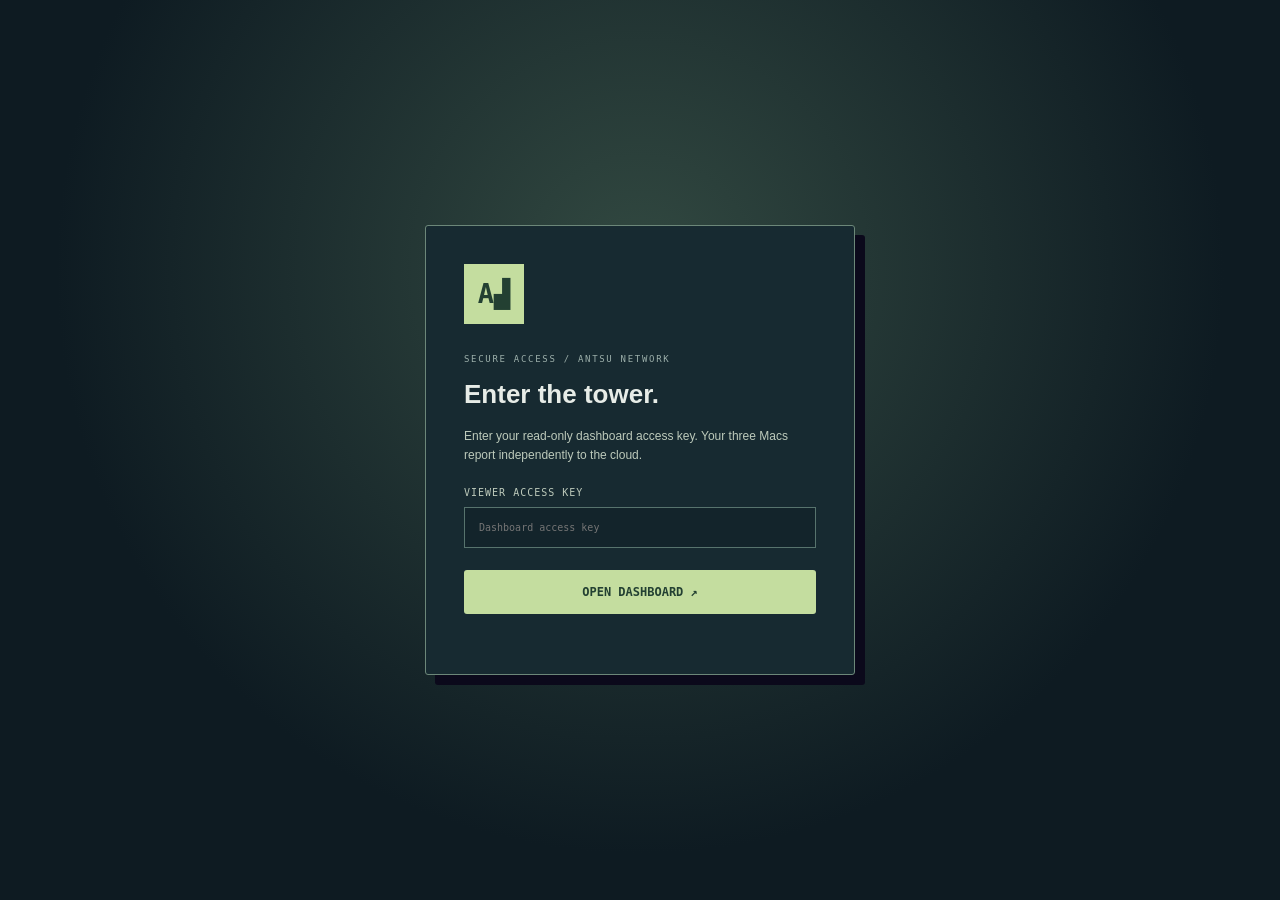
==== commit 60c47135: "Connect dashboard to authenticated Cloudflare status API" ====
--- a/index.html
+++ b/index.html
@@ -1,3 +1,3 @@
 <!doctype html>
-<html lang="en"><head><meta charset="UTF-8"><meta name="viewport" content="width=device-width,initial-scale=1"><meta name="theme-color" content="#0a091a"><meta name="description" content="ANTSU Headquarters: a three-machine, nine-agent pixel world dashboard."><title>ANTSU-UI01 · A/2 + BBMango02 · Agent Headquarters</title><link rel="stylesheet" href="./style.css"><link rel="stylesheet" href="./style-v2.css"><link rel="stylesheet" href="./style-v3.css"><link rel="stylesheet" href="./building-pixel.css"><link rel="stylesheet" href="./rooms-pixel.css"><link rel="stylesheet" href="./characters.css"><link rel="stylesheet" href="./hosted.css"></head>
+<html lang="en"><head><meta http-equiv="Content-Security-Policy" content="default-src 'self'; img-src 'self' data:; style-src 'self' 'unsafe-inline'; script-src 'self'; connect-src 'self' https://antsu-api.antsu-cloud-api.workers.dev; base-uri 'none'; form-action 'none'; object-src 'none'"><meta charset="UTF-8"><meta name="viewport" content="width=device-width,initial-scale=1"><meta name="theme-color" content="#0a091a"><meta name="description" content="ANTSU Headquarters: a three-machine, nine-agent pixel world dashboard."><title>ANTSU-UI01 · A/2 + BBMango02 · Agent Headquarters</title><link rel="stylesheet" href="./style.css"><link rel="stylesheet" href="./style-v2.css"><link rel="stylesheet" href="./style-v3.css"><link rel="stylesheet" href="./building-pixel.css"><link rel="stylesheet" href="./rooms-pixel.css"><link rel="stylesheet" href="./characters.css"><link rel="stylesheet" href="./hosted.css"></head>
 <body><div id="app"><div class="boot">ANTSU SYSTEM BOOTING <span class="dot-bounce">▰ ▰ ▰</span></div></div><script type="module" src="./app.js"></script></body></html>
